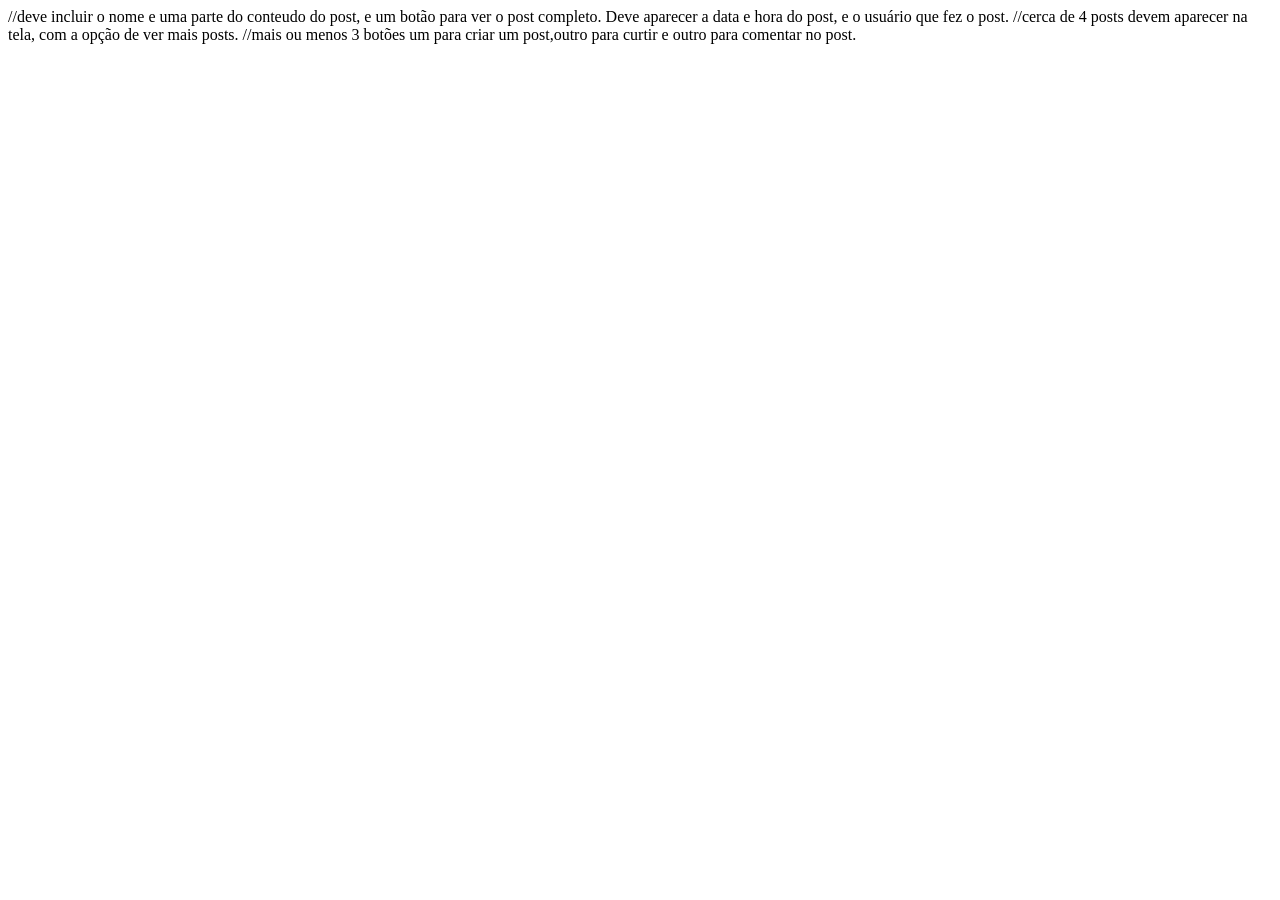
==== Feed/index.html @ 8a9ef4f1 "instruções do index" ====
<!DOCTYPE html>
<html lang="en">
<head>
    <meta charset="UTF-8">
    <meta name="viewport" content="width=device-width, initial-scale=1.0">
    <title>Document</title>
</head>
<body>
    
</body>
</html>

//deve incluir o nome e uma parte do conteudo do post, e um botão para ver o post completo. Deve aparecer a data e hora do post, e o usuário que fez o post.
//cerca de 4 posts devem aparecer na tela, com a opção de ver mais posts.
//mais ou menos 3 botões um para criar um post,outro para curtir e outro para comentar no post.
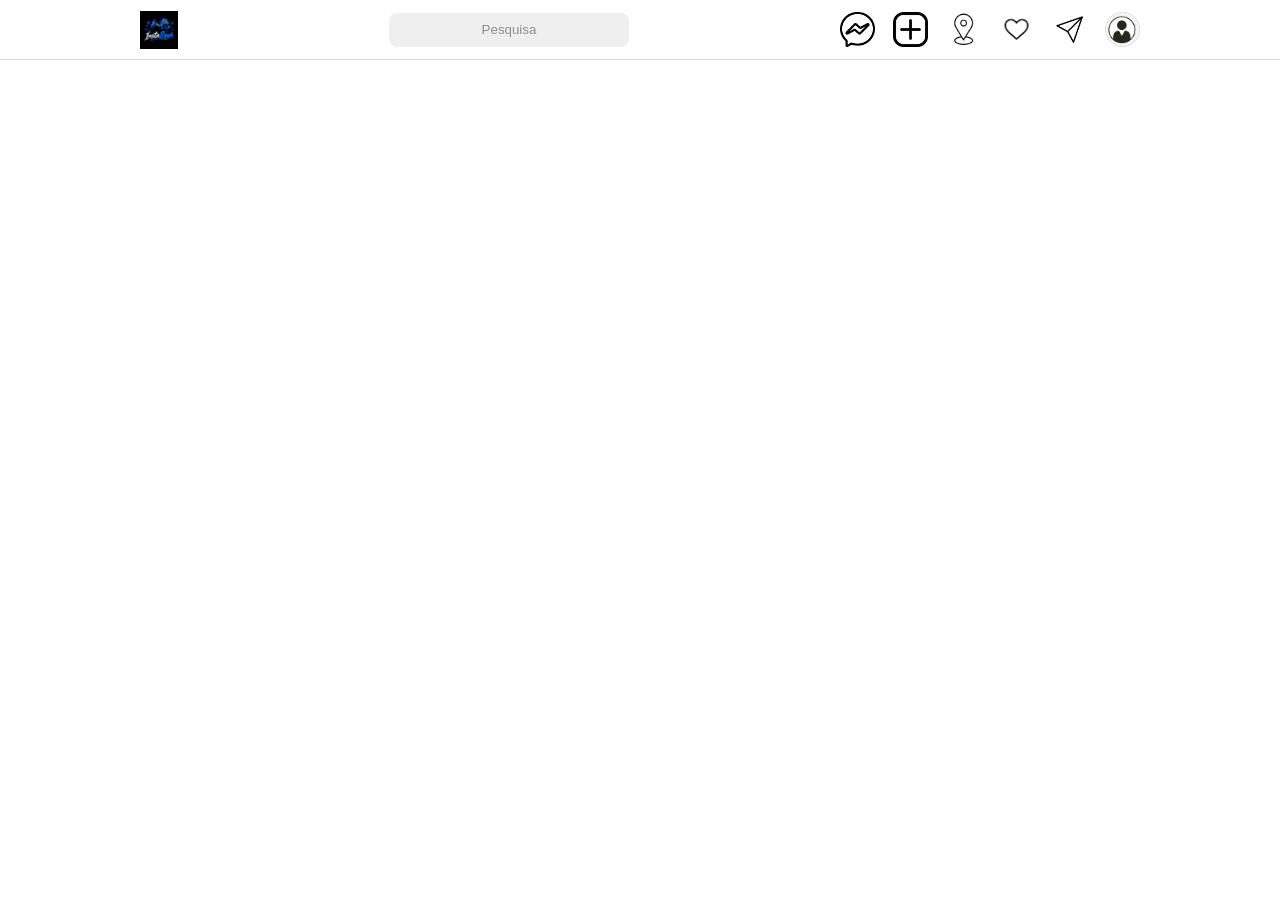
==== commit d08c3b7a: "Feed" ====
--- a/Feed/index.html
+++ b/Feed/index.html
@@ -1,15 +1,39 @@
 <!DOCTYPE html>
-<html lang="en">
+<html lang="pt-br">
 <head>
     <meta charset="UTF-8">
     <meta name="viewport" content="width=device-width, initial-scale=1.0">
-    <title>Document</title>
+    <link rel="stylesheet" href="./style.css">
+    <title>Feed</title>
 </head>
 <body>
-    
+    <nav class="menu-principal">
+        <div class="menu-links">
+            
+            <!-- LOGOMARCA (Agora dentro da div correta) -->
+            <div class="logomarca">
+                <img src="Images/instabook.png" alt="logomarca">
+            </div>
+
+            <!-- CAMPO DE PESQUISA -->
+            <input type="text" name="ms" class="busca-topo" placeholder="Pesquisa">
+
+            <!-- GRUPO DE ÍCONES (Agora todos organizados juntos aqui dentro) -->
+            <div class="menu-icones">
+                <img src="Images/chat.jpg" class="icon" alt="Chat">
+                <img src="Images/add.png" class="icon" alt="Adicionar">
+                <img src="Images/explore.jpg" class="icon" alt="Explorar">
+                <img src="Images/curtir.jpg" class="icon" alt="Curtidas">
+                <img src="Images/enviar.jpg" class="icon" alt="Enviar">
+                <img src="Images/foto-perfil.jpg" class="icon perfil-usuario" alt="Perfil">
+            </div>
+        
+        </div>
+    </nav>
 </body>
 </html>
 
-//deve incluir o nome e uma parte do conteudo do post, e um botão para ver o post completo. Deve aparecer a data e hora do post, e o usuário que fez o post.
+
+<!-- //deve incluir o nome e uma parte do conteudo do post, e um botão para ver o post completo. Deve aparecer a data e hora do post, e o usuário que fez o post.
 //cerca de 4 posts devem aparecer na tela, com a opção de ver mais posts.
-//mais ou menos 3 botões um para criar um post,outro para curtir e outro para comentar no post.+//mais ou menos 3 botões um para criar um post,outro para curtir e outro para comentar no post. -->
--- a/Feed/style.css
+++ b/Feed/style.css
@@ -0,0 +1,105 @@
+*{
+    margin: 0;
+    padding: 0;
+    box-sizing: border-box;
+}
+
+/* Força que nenhuma imagem quebre o layout */
+img {
+    max-width: 100%;
+    height: auto;
+    display: block;
+}
+
+*:focus{
+    outline: none;
+}
+
+body {
+    background: #fff;
+    font-family: 'Roboto', sans-serif;
+    padding-top: 60px; /* Deixa o espaço para o menu fixo não cobrir o feed */
+}
+
+/* ESTRUTURA DA BARRA FIXA */
+.menu-principal {
+    position: fixed;
+    top: 0;
+    left: 0;
+    width: 100%;
+    height: 60px; /* Aumentado levemente para acomodar melhor o logo do InstaBook */
+    background: #fff;
+    border-bottom: 1px solid #dbdbdb;
+    display: flex;
+    justify-content: center;
+    align-items: center;
+    z-index: 1000;
+}
+
+/* CONTAINER DOS TRÊS BLOCOS PRINCIPAIS */
+.menu-links {
+    width: 95%;
+    max-width: 1000px;
+    height: 100%;
+    display: flex;
+    justify-content: space-between; /* Separa estritamente em: Esquerda, Centro e Direita */
+    align-items: center;
+}
+
+/* 1. CONFIGURAÇÃO DO LOGOTIPO */
+.logomarca {
+    height: 100%;
+    display: flex;
+    align-items: center;
+}
+
+.logomarca img {
+    height: 38px; /* Controla o tamanho do logo */
+    width: auto;
+    /* Se a sua imagem tiver fundo preto puro e você quiser torná-lo transparente, 
+       descomente a linha abaixo removendo as barras: */
+    /* mix-blend-mode: multiply; */
+}
+
+/* 2. CONFIGURAÇÃO DA BARRA DE PESQUISA */
+.busca-topo {
+    width: 240px;
+    height: 34px;
+    background: #efefef;
+    border: none;
+    border-radius: 8px;
+    padding: 0 15px;
+    color: #262626;
+    text-align: center;
+}
+
+.busca-topo::placeholder {
+    color: #8e8e8e;
+}
+
+/* 3. CONFIGURAÇÃO DO GRUPO DE ÍCONES */
+.menu-icones {
+    display: flex;
+    align-items: center;
+    gap: 18px; /* Dá um espaçamento padrão e idêntico entre cada ícone */
+}
+
+.icon {
+    height: 35px; /* Tamanho padrão de ícones do Instagram */
+    width: auto;
+    cursor: pointer;
+    transition: transform 0.2s;
+}
+
+.icon:hover {
+    transform: scale(1.1); /* Efeito sutil ao passar o mouse */
+}
+
+/* Ajuste específico para a foto de perfil ficar redonda */
+.perfil-usuario {
+    width: 35px;
+    height: 35px;
+    border-radius: 50%;
+    object-fit: cover;
+    border: 1px solid #dbdbdb;
+}
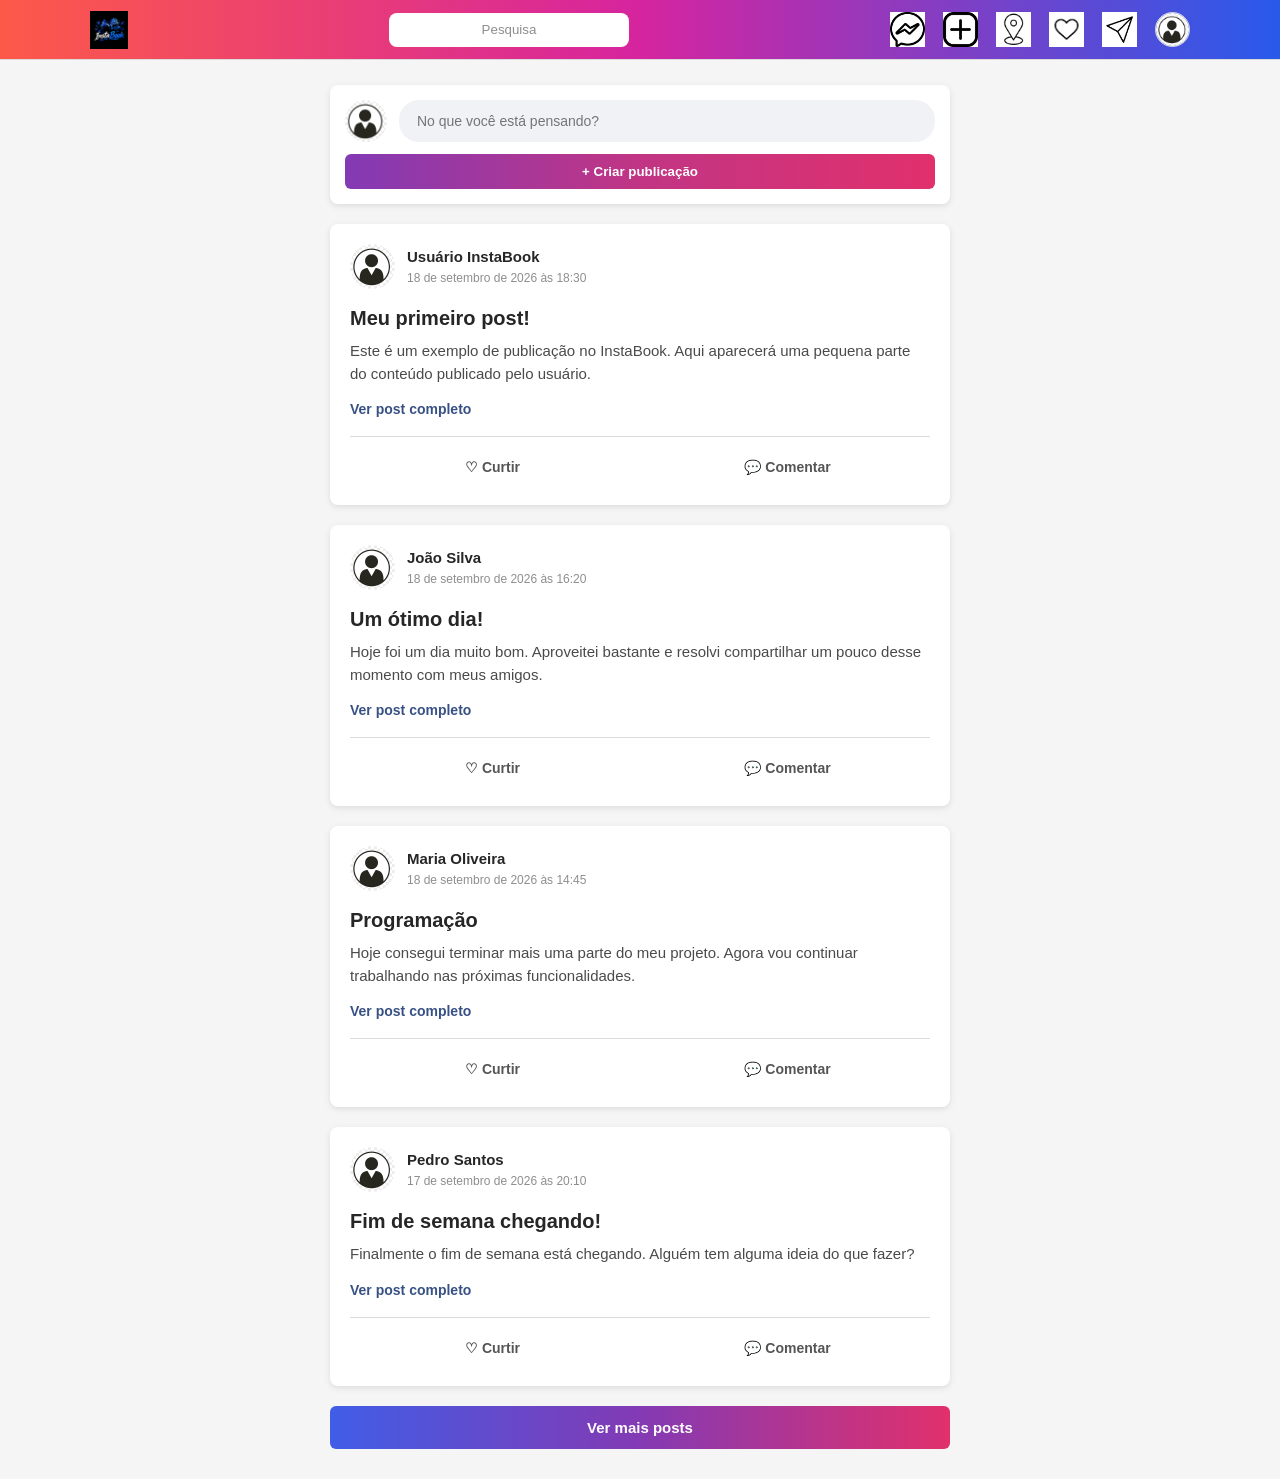
==== commit eca0e844: "Feed Style css e script além de alterações no index" ====
--- a/Feed/index.html
+++ b/Feed/index.html
@@ -1,39 +1,390 @@
 <!DOCTYPE html>
-<html lang="pt-br">
+<html lang="pt-BR">
+
 <head>
+
     <meta charset="UTF-8">
+
     <meta name="viewport" content="width=device-width, initial-scale=1.0">
+
     <link rel="stylesheet" href="./style.css">
-    <title>Feed</title>
+
+    <title>Feed - InstaBook</title>
+
 </head>
+
+
 <body>
+
+    <!-- ========================================
+         MENU PRINCIPAL
+    ========================================= -->
+
     <nav class="menu-principal">
+
         <div class="menu-links">
-            
-            <!-- LOGOMARCA (Agora dentro da div correta) -->
+
+            <!-- LOGOMARCA -->
+
             <div class="logomarca">
-                <img src="Images/instabook.png" alt="logomarca">
-            </div>
+
+                <img
+                    src="Images/instabook.png"
+                    alt="InstaBook"
+                >
+
+            </div>
+
 
             <!-- CAMPO DE PESQUISA -->
-            <input type="text" name="ms" class="busca-topo" placeholder="Pesquisa">
-
-            <!-- GRUPO DE ÍCONES (Agora todos organizados juntos aqui dentro) -->
+
+            <input
+                type="text"
+                name="ms"
+                class="busca-topo"
+                placeholder="Pesquisa"
+            >
+
+
+            <!-- ÍCONES -->
+
             <div class="menu-icones">
-                <img src="Images/chat.jpg" class="icon" alt="Chat">
-                <img src="Images/add.png" class="icon" alt="Adicionar">
-                <img src="Images/explore.jpg" class="icon" alt="Explorar">
-                <img src="Images/curtir.jpg" class="icon" alt="Curtidas">
-                <img src="Images/enviar.jpg" class="icon" alt="Enviar">
-                <img src="Images/foto-perfil.jpg" class="icon perfil-usuario" alt="Perfil">
-            </div>
-        
+
+                <img
+                    src="Images/chat.jpg"
+                    class="icon"
+                    alt="Chat"
+                >
+
+                <img
+                    src="Images/add.png"
+                    class="icon"
+                    alt="Adicionar"
+                >
+
+                <img
+                    src="Images/explore.jpg"
+                    class="icon"
+                    alt="Explorar"
+                >
+
+                <img
+                    src="Images/curtir.jpg"
+                    class="icon"
+                    alt="Curtidas"
+                >
+
+                <img
+                    src="Images/enviar.jpg"
+                    class="icon"
+                    alt="Enviar"
+                >
+
+                <img
+                    src="Images/foto-perfil.jpg"
+                    class="icon perfil-usuario"
+                    alt="Perfil"
+                >
+
+            </div>
+
         </div>
+
     </nav>
+
+
+
+    <!-- ========================================
+         CONTEÚDO PRINCIPAL DO FEED
+    ========================================= -->
+
+    <main class="feed-container">
+
+
+        <!-- ========================================
+             BOTÃO CRIAR POST
+        ========================================= -->
+
+        <section class="criar-post">
+
+            <div class="criar-post-info">
+
+                <img
+                    src="Images/foto-perfil.jpg"
+                    alt="Seu perfil"
+                >
+
+                <input
+                    type="text"
+                    placeholder="No que você está pensando?"
+                    readonly
+                >
+
+            </div>
+
+
+            <button class="btn-criar-post">
+                + Criar publicação
+            </button>
+
+        </section>
+
+
+
+        <!-- ========================================
+             POST 1
+        ========================================= -->
+
+        <article class="post">
+
+            <div class="post-cabecalho">
+
+                <img
+                    src="Images/foto-perfil.jpg"
+                    alt="Perfil do usuário"
+                    class="post-perfil"
+                >
+
+                <div class="post-usuario">
+
+                    <h3>Usuário InstaBook</h3>
+
+                    <span>
+                        18 de setembro de 2026 às 18:30
+                    </span>
+
+                </div>
+
+            </div>
+
+
+            <div class="post-conteudo">
+
+                <h2>Meu primeiro post!</h2>
+
+                <p>
+                    Este é um exemplo de publicação no InstaBook.
+                    Aqui aparecerá uma pequena parte do conteúdo
+                    publicado pelo usuário.
+                </p>
+
+            </div>
+
+
+            <button class="btn-ver-post">
+                Ver post completo
+            </button>
+
+
+            <div class="post-acoes">
+
+                <button>
+                    ♡ Curtir
+                </button>
+
+                <button>
+                    💬 Comentar
+                </button>
+
+            </div>
+
+        </article>
+
+
+
+        <!-- ========================================
+             POST 2
+        ========================================= -->
+
+        <article class="post">
+
+            <div class="post-cabecalho">
+
+                <img
+                    src="Images/foto-perfil.jpg"
+                    alt="Perfil do usuário"
+                    class="post-perfil"
+                >
+
+                <div class="post-usuario">
+
+                    <h3>João Silva</h3>
+
+                    <span>
+                        18 de setembro de 2026 às 16:20
+                    </span>
+
+                </div>
+
+            </div>
+
+
+            <div class="post-conteudo">
+
+                <h2>Um ótimo dia!</h2>
+
+                <p>
+                    Hoje foi um dia muito bom. Aproveitei bastante
+                    e resolvi compartilhar um pouco desse momento
+                    com meus amigos.
+                </p>
+
+            </div>
+
+
+            <button class="btn-ver-post">
+                Ver post completo
+            </button>
+
+
+            <div class="post-acoes">
+
+                <button>
+                    ♡ Curtir
+                </button>
+
+                <button>
+                    💬 Comentar
+                </button>
+
+            </div>
+
+        </article>
+
+
+
+        <!-- ========================================
+             POST 3
+        ========================================= -->
+
+        <article class="post">
+
+            <div class="post-cabecalho">
+
+                <img
+                    src="Images/foto-perfil.jpg"
+                    alt="Perfil do usuário"
+                    class="post-perfil"
+                >
+
+                <div class="post-usuario">
+
+                    <h3>Maria Oliveira</h3>
+
+                    <span>
+                        18 de setembro de 2026 às 14:45
+                    </span>
+
+                </div>
+
+            </div>
+
+
+            <div class="post-conteudo">
+
+                <h2>Programação</h2>
+
+                <p>
+                    Hoje consegui terminar mais uma parte do meu
+                    projeto. Agora vou continuar trabalhando nas
+                    próximas funcionalidades.
+                </p>
+
+            </div>
+
+
+            <button class="btn-ver-post">
+                Ver post completo
+            </button>
+
+
+            <div class="post-acoes">
+
+                <button>
+                    ♡ Curtir
+                </button>
+
+                <button>
+                    💬 Comentar
+                </button>
+
+            </div>
+
+        </article>
+
+
+
+        <!-- ========================================
+             POST 4
+        ======================================== -->
+
+        <article class="post">
+
+            <div class="post-cabecalho">
+
+                <img
+                    src="Images/foto-perfil.jpg"
+                    alt="Perfil do usuário"
+                    class="post-perfil"
+                >
+
+                <div class="post-usuario">
+
+                    <h3>Pedro Santos</h3>
+
+                    <span>
+                        17 de setembro de 2026 às 20:10
+                    </span>
+
+                </div>
+
+            </div>
+
+
+            <div class="post-conteudo">
+
+                <h2>Fim de semana chegando!</h2>
+
+                <p>
+                    Finalmente o fim de semana está chegando.
+                    Alguém tem alguma ideia do que fazer?
+                </p>
+
+            </div>
+
+
+            <button class="btn-ver-post">
+                Ver post completo
+            </button>
+
+
+            <div class="post-acoes">
+
+                <button>
+                    ♡ Curtir
+                </button>
+
+                <button>
+                    💬 Comentar
+                </button>
+
+            </div>
+
+        </article>
+
+
+
+        <!-- ========================================
+             VER MAIS
+        ========================================= -->
+
+        <button class="btn-ver-mais">
+            Ver mais posts
+        </button>
+
+
+    </main>
+
 </body>
-</html>
-
-
-<!-- //deve incluir o nome e uma parte do conteudo do post, e um botão para ver o post completo. Deve aparecer a data e hora do post, e o usuário que fez o post.
-//cerca de 4 posts devem aparecer na tela, com a opção de ver mais posts.
-//mais ou menos 3 botões um para criar um post,outro para curtir e outro para comentar no post. -->+
+</html>
--- a/Feed/style.css
+++ b/Feed/style.css
@@ -1,105 +1,556 @@
-*{
+/* ========================================
+   RESET
+======================================== */
+
+* {
     margin: 0;
     padding: 0;
     box-sizing: border-box;
 }
 
-/* Força que nenhuma imagem quebre o layout */
+
+/* ========================================
+   IMAGENS
+======================================== */
+
 img {
     max-width: 100%;
     height: auto;
     display: block;
 }
 
-*:focus{
+
+*:focus {
     outline: none;
 }
 
+
+/* ========================================
+   BODY
+======================================== */
+
 body {
-    background: #fff;
+    background: #f5f5f5;
+
     font-family: 'Roboto', sans-serif;
-    padding-top: 60px; /* Deixa o espaço para o menu fixo não cobrir o feed */
-}
-
-/* ESTRUTURA DA BARRA FIXA */
+
+    padding-top: 60px;
+}
+
+
+/* ========================================
+   MENU PRINCIPAL
+======================================== */
+
 .menu-principal {
     position: fixed;
+
     top: 0;
     left: 0;
+
     width: 100%;
-    height: 60px; /* Aumentado levemente para acomodar melhor o logo do InstaBook */
-    background: #fff;
+    height: 60px;
+
+    background: linear-gradient(
+        90deg,
+        #fd5949,
+        #d6249f,
+        #285AEB
+    );
+
     border-bottom: 1px solid #dbdbdb;
-    display: flex;
+
+    display: flex;
+
     justify-content: center;
     align-items: center;
+
     z-index: 1000;
 }
 
-/* CONTAINER DOS TRÊS BLOCOS PRINCIPAIS */
+
+/* ========================================
+   CONTAINER DO MENU
+======================================== */
+
 .menu-links {
     width: 95%;
-    max-width: 1000px;
+
+    max-width: 1100px;
+
     height: 100%;
-    display: flex;
-    justify-content: space-between; /* Separa estritamente em: Esquerda, Centro e Direita */
+
+    display: flex;
+
+    justify-content: space-between;
+
     align-items: center;
 }
 
-/* 1. CONFIGURAÇÃO DO LOGOTIPO */
+
+/* ========================================
+   LOGOMARCA
+======================================== */
+
 .logomarca {
     height: 100%;
-    display: flex;
+
+    display: flex;
+
     align-items: center;
 }
 
+
 .logomarca img {
-    height: 38px; /* Controla o tamanho do logo */
+    height: 38px;
+
     width: auto;
-    /* Se a sua imagem tiver fundo preto puro e você quiser torná-lo transparente, 
-       descomente a linha abaixo removendo as barras: */
-    /* mix-blend-mode: multiply; */
-}
-
-/* 2. CONFIGURAÇÃO DA BARRA DE PESQUISA */
+}
+
+
+/* ========================================
+   BARRA DE PESQUISA
+======================================== */
+
 .busca-topo {
     width: 240px;
+
     height: 34px;
-    background: #efefef;
+
+    background: #ffffff;
+
     border: none;
+
     border-radius: 8px;
+
     padding: 0 15px;
+
     color: #262626;
+
     text-align: center;
 }
+
 
 .busca-topo::placeholder {
     color: #8e8e8e;
 }
 
-/* 3. CONFIGURAÇÃO DO GRUPO DE ÍCONES */
+
+/* ========================================
+   ÍCONES DO MENU
+======================================== */
+
 .menu-icones {
     display: flex;
+
     align-items: center;
-    gap: 18px; /* Dá um espaçamento padrão e idêntico entre cada ícone */
-}
+
+    gap: 18px;
+}
+
 
 .icon {
-    height: 35px; /* Tamanho padrão de ícones do Instagram */
+    height: 35px;
+
     width: auto;
+
     cursor: pointer;
+
     transition: transform 0.2s;
 }
 
+
 .icon:hover {
-    transform: scale(1.1); /* Efeito sutil ao passar o mouse */
-}
-
-/* Ajuste específico para a foto de perfil ficar redonda */
+    transform: scale(1.1);
+}
+
+
+/* ========================================
+   FOTO DE PERFIL
+======================================== */
+
 .perfil-usuario {
     width: 35px;
+
     height: 35px;
+
     border-radius: 50%;
+
     object-fit: cover;
+
     border: 1px solid #dbdbdb;
 }
+
+
+/* ========================================
+   CONTAINER DO FEED
+======================================== */
+
+.feed-container {
+    width: 100%;
+
+    max-width: 650px;
+
+    margin: 25px auto;
+
+    padding: 0 15px;
+}
+
+
+/* ========================================
+   CRIAR POST
+======================================== */
+
+.criar-post {
+    background: #ffffff;
+
+    border-radius: 8px;
+
+    padding: 15px;
+
+    margin-bottom: 20px;
+
+    box-shadow:
+        0 2px 6px rgba(0, 0, 0, 0.10);
+}
+
+
+.criar-post-info {
+    display: flex;
+
+    align-items: center;
+
+    gap: 12px;
+}
+
+
+.criar-post-info img {
+    width: 42px;
+
+    height: 42px;
+
+    border-radius: 50%;
+
+    object-fit: cover;
+}
+
+
+.criar-post-info input {
+    flex: 1;
+
+    height: 42px;
+
+    border: none;
+
+    border-radius: 20px;
+
+    background: #f0f2f5;
+
+    padding: 0 18px;
+
+    font-size: 14px;
+
+    color: #555;
+
+    cursor: pointer;
+}
+
+
+.btn-criar-post {
+    width: 100%;
+
+    margin-top: 12px;
+
+    padding: 10px;
+
+    border: none;
+
+    border-radius: 6px;
+
+    background: linear-gradient(
+        90deg,
+        #833AB4,
+        #C13584,
+        #E1306C
+    );
+
+    color: white;
+
+    font-weight: bold;
+
+    cursor: pointer;
+
+    transition: opacity 0.2s;
+}
+
+
+.btn-criar-post:hover {
+    opacity: 0.85;
+}
+
+
+/* ========================================
+   POST
+======================================== */
+
+.post {
+    background: #ffffff;
+
+    border-radius: 8px;
+
+    margin-bottom: 20px;
+
+    padding: 20px;
+
+    box-shadow:
+        0 2px 6px rgba(0, 0, 0, 0.10);
+}
+
+
+/* ========================================
+   CABEÇALHO DO POST
+======================================== */
+
+.post-cabecalho {
+    display: flex;
+
+    align-items: center;
+
+    margin-bottom: 18px;
+}
+
+
+.post-perfil {
+    width: 45px;
+
+    height: 45px;
+
+    border-radius: 50%;
+
+    object-fit: cover;
+
+    margin-right: 12px;
+}
+
+
+.post-usuario h3 {
+    font-size: 15px;
+
+    color: #262626;
+
+    margin-bottom: 3px;
+}
+
+
+.post-usuario span {
+    font-size: 12px;
+
+    color: #8e8e8e;
+}
+
+
+/* ========================================
+   CONTEÚDO DO POST
+======================================== */
+
+.post-conteudo {
+    margin-bottom: 15px;
+}
+
+
+.post-conteudo h2 {
+    font-size: 20px;
+
+    color: #262626;
+
+    margin-bottom: 10px;
+}
+
+
+.post-conteudo p {
+    font-size: 15px;
+
+    line-height: 1.5;
+
+    color: #4a4a4a;
+}
+
+
+/* ========================================
+   BOTÃO VER POST COMPLETO
+======================================== */
+
+.btn-ver-post {
+    background: none;
+
+    border: none;
+
+    padding: 0;
+
+    color: #385185;
+
+    font-weight: bold;
+
+    cursor: pointer;
+
+    font-size: 14px;
+}
+
+
+.btn-ver-post:hover {
+    text-decoration: underline;
+}
+
+
+/* ========================================
+   AÇÕES DO POST
+======================================== */
+
+.post-acoes {
+    display: flex;
+
+    gap: 10px;
+
+    border-top: 1px solid #dbdbdb;
+
+    margin-top: 18px;
+
+    padding-top: 12px;
+}
+
+
+.post-acoes button {
+    flex: 1;
+
+    padding: 10px;
+
+    background: #ffffff;
+
+    border: none;
+
+    border-radius: 6px;
+
+    color: #555;
+
+    font-size: 14px;
+
+    font-weight: 600;
+
+    cursor: pointer;
+
+    transition:
+        background 0.2s,
+        color 0.2s;
+}
+
+
+.post-acoes button:hover {
+    background: #f5e6f2;
+
+    color: #d6249f;
+}
+
+
+/* ========================================
+   BOTÃO VER MAIS POSTS
+======================================== */
+
+.btn-ver-mais {
+    display: block;
+
+    width: 100%;
+
+    padding: 13px;
+
+    margin: 10px 0 30px;
+
+    border: none;
+
+    border-radius: 6px;
+
+    background: linear-gradient(
+        90deg,
+        #405DE6,
+        #833AB4,
+        #E1306C
+    );
+
+    color: white;
+
+    font-size: 15px;
+
+    font-weight: bold;
+
+    cursor: pointer;
+
+    transition: opacity 0.2s;
+}
+
+
+.btn-ver-mais:hover {
+    opacity: 0.85;
+}
+
+
+/* ========================================
+   RESPONSIVIDADE
+======================================== */
+
+@media (max-width: 700px) {
+
+    .menu-links {
+        width: 92%;
+    }
+
+
+    .busca-topo {
+        width: 180px;
+    }
+
+
+    .menu-icones {
+        gap: 10px;
+    }
+
+
+    .icon {
+        height: 30px;
+    }
+
+
+    .perfil-usuario {
+        width: 30px;
+
+        height: 30px;
+    }
+}
+
+
+@media (max-width: 550px) {
+
+    .logomarca img {
+        height: 30px;
+    }
+
+
+    .busca-topo {
+        display: none;
+    }
+
+
+    .menu-icones {
+        gap: 8px;
+    }
+
+
+    .feed-container {
+        margin-top: 15px;
+
+        padding: 0 8px;
+    }
+
+
+    .post {
+        padding: 15px;
+    }
+}
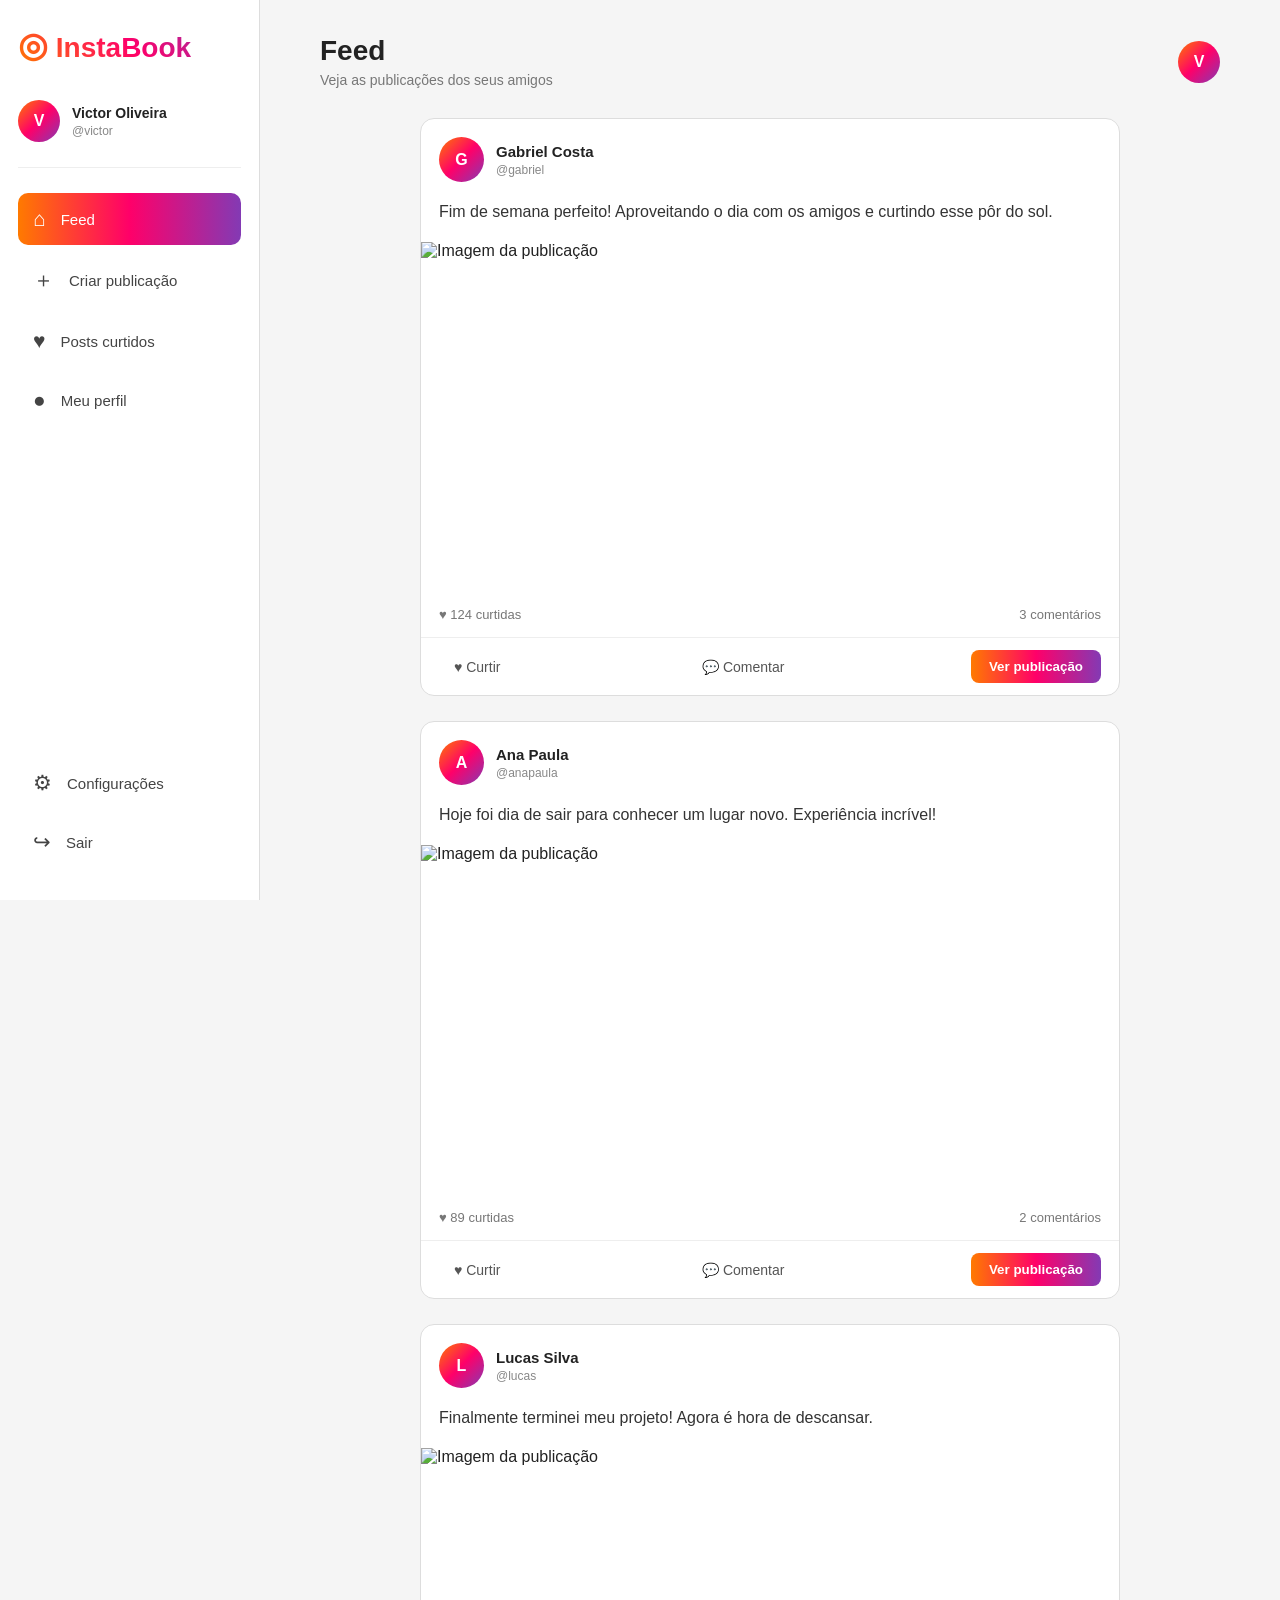
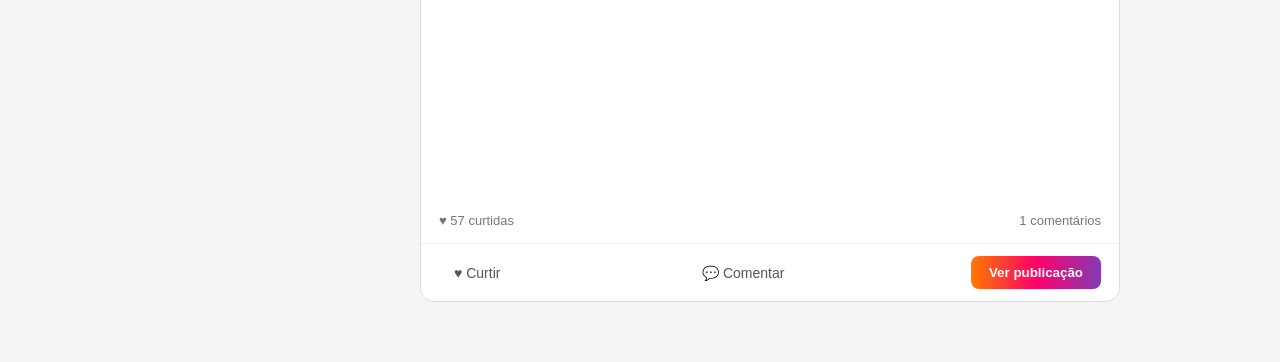
==== commit 90bfa206: "FEED" ====
--- a/Feed/index.html
+++ b/Feed/index.html
@@ -5,386 +5,200 @@
 
     <meta charset="UTF-8">
 
-    <meta name="viewport" content="width=device-width, initial-scale=1.0">
-
-    <link rel="stylesheet" href="./style.css">
-
-    <title>Feed - InstaBook</title>
+    <meta
+        name="viewport"
+        content="width=device-width, initial-scale=1.0"
+    >
+
+    <title>InstaBook - Feed</title>
+
+    <link
+        rel="stylesheet"
+        href="./style.css"
+    >
 
 </head>
 
-
 <body>
 
-    <!-- ========================================
-         MENU PRINCIPAL
-    ========================================= -->
-
-    <nav class="menu-principal">
-
-        <div class="menu-links">
-
-            <!-- LOGOMARCA -->
-
-            <div class="logomarca">
-
-                <img
-                    src="Images/instabook.png"
-                    alt="InstaBook"
+    <!-- SIDEBAR -->
+
+    <aside class="sidebar">
+
+        <div class="logo">
+            <span>◎</span>
+            InstaBook
+        </div>
+
+        <div class="user-profile">
+
+            <div class="profile-picture">
+                V
+            </div>
+
+            <div>
+                <strong>Victor Oliveira</strong>
+                <span>@victor</span>
+            </div>
+
+        </div>
+
+        <nav class="sidebar-menu">
+
+            <button
+                class="menu-item active"
+                data-page="feed"
+            >
+                <span>⌂</span>
+                Feed
+            </button>
+
+            <button
+                class="menu-item"
+                data-page="create"
+            >
+                <span>＋</span>
+                Criar publicação
+            </button>
+
+            <button
+                class="menu-item"
+                data-page="liked"
+            >
+                <span>♥</span>
+                Posts curtidos
+            </button>
+
+            <button
+                class="menu-item"
+                data-page="profile"
+            >
+                <span>●</span>
+                Meu perfil
+            </button>
+
+        </nav>
+
+        <div class="sidebar-bottom">
+
+            <button class="menu-item">
+                <span>⚙</span>
+                Configurações
+            </button>
+
+            <button class="menu-item">
+                <span>↪</span>
+                Sair
+            </button>
+
+        </div>
+
+    </aside>
+
+
+    <!-- CONTEÚDO PRINCIPAL -->
+
+    <main class="main-content">
+
+        <!-- CABEÇALHO -->
+
+        <header class="top-bar">
+
+            <div>
+
+                <h1>Feed</h1>
+
+                <p>
+                    Veja as publicações dos seus amigos
+                </p>
+
+            </div>
+
+            <div class="top-profile">
+
+                <div class="small-profile">
+                    V
+                </div>
+
+            </div>
+
+        </header>
+
+
+        <!-- FEED -->
+
+        <section
+            id="feedPage"
+            class="page"
+        >
+
+            <div id="postsContainer">
+
+                <!-- Os posts serão criados pelo JavaScript -->
+
+            </div>
+
+        </section>
+
+
+        <!-- TELA DE POST COMPLETO -->
+
+        <section
+            id="postPage"
+            class="page hidden"
+        >
+
+            <button
+                id="backButton"
+                class="back-button"
+            >
+                ← Voltar para o feed
+            </button>
+
+            <div id="fullPostContainer">
+
+                <!-- O post completo será inserido pelo JavaScript -->
+
+            </div>
+
+        </section>
+
+
+        <!-- PÁGINAS FUTURAS -->
+
+        <section
+            id="otherPage"
+            class="page hidden"
+        >
+
+            <div class="empty-page">
+
+                <div class="empty-icon">
+                    🚧
+                </div>
+
+                <h2>Página em desenvolvimento</h2>
+
+                <p>
+                    Essa parte será criada posteriormente.
+                </p>
+
+                <button
+                    id="returnFeedButton"
+                    class="primary-button"
                 >
-
-            </div>
-
-
-            <!-- CAMPO DE PESQUISA -->
-
-            <input
-                type="text"
-                name="ms"
-                class="busca-topo"
-                placeholder="Pesquisa"
-            >
-
-
-            <!-- ÍCONES -->
-
-            <div class="menu-icones">
-
-                <img
-                    src="Images/chat.jpg"
-                    class="icon"
-                    alt="Chat"
-                >
-
-                <img
-                    src="Images/add.png"
-                    class="icon"
-                    alt="Adicionar"
-                >
-
-                <img
-                    src="Images/explore.jpg"
-                    class="icon"
-                    alt="Explorar"
-                >
-
-                <img
-                    src="Images/curtir.jpg"
-                    class="icon"
-                    alt="Curtidas"
-                >
-
-                <img
-                    src="Images/enviar.jpg"
-                    class="icon"
-                    alt="Enviar"
-                >
-
-                <img
-                    src="Images/foto-perfil.jpg"
-                    class="icon perfil-usuario"
-                    alt="Perfil"
-                >
-
-            </div>
-
-        </div>
-
-    </nav>
-
-
-
-    <!-- ========================================
-         CONTEÚDO PRINCIPAL DO FEED
-    ========================================= -->
-
-    <main class="feed-container">
-
-
-        <!-- ========================================
-             BOTÃO CRIAR POST
-        ========================================= -->
-
-        <section class="criar-post">
-
-            <div class="criar-post-info">
-
-                <img
-                    src="Images/foto-perfil.jpg"
-                    alt="Seu perfil"
-                >
-
-                <input
-                    type="text"
-                    placeholder="No que você está pensando?"
-                    readonly
-                >
-
-            </div>
-
-
-            <button class="btn-criar-post">
-                + Criar publicação
-            </button>
+                    Voltar para o feed
+                </button>
+
+            </div>
 
         </section>
 
-
-
-        <!-- ========================================
-             POST 1
-        ========================================= -->
-
-        <article class="post">
-
-            <div class="post-cabecalho">
-
-                <img
-                    src="Images/foto-perfil.jpg"
-                    alt="Perfil do usuário"
-                    class="post-perfil"
-                >
-
-                <div class="post-usuario">
-
-                    <h3>Usuário InstaBook</h3>
-
-                    <span>
-                        18 de setembro de 2026 às 18:30
-                    </span>
-
-                </div>
-
-            </div>
-
-
-            <div class="post-conteudo">
-
-                <h2>Meu primeiro post!</h2>
-
-                <p>
-                    Este é um exemplo de publicação no InstaBook.
-                    Aqui aparecerá uma pequena parte do conteúdo
-                    publicado pelo usuário.
-                </p>
-
-            </div>
-
-
-            <button class="btn-ver-post">
-                Ver post completo
-            </button>
-
-
-            <div class="post-acoes">
-
-                <button>
-                    ♡ Curtir
-                </button>
-
-                <button>
-                    💬 Comentar
-                </button>
-
-            </div>
-
-        </article>
-
-
-
-        <!-- ========================================
-             POST 2
-        ========================================= -->
-
-        <article class="post">
-
-            <div class="post-cabecalho">
-
-                <img
-                    src="Images/foto-perfil.jpg"
-                    alt="Perfil do usuário"
-                    class="post-perfil"
-                >
-
-                <div class="post-usuario">
-
-                    <h3>João Silva</h3>
-
-                    <span>
-                        18 de setembro de 2026 às 16:20
-                    </span>
-
-                </div>
-
-            </div>
-
-
-            <div class="post-conteudo">
-
-                <h2>Um ótimo dia!</h2>
-
-                <p>
-                    Hoje foi um dia muito bom. Aproveitei bastante
-                    e resolvi compartilhar um pouco desse momento
-                    com meus amigos.
-                </p>
-
-            </div>
-
-
-            <button class="btn-ver-post">
-                Ver post completo
-            </button>
-
-
-            <div class="post-acoes">
-
-                <button>
-                    ♡ Curtir
-                </button>
-
-                <button>
-                    💬 Comentar
-                </button>
-
-            </div>
-
-        </article>
-
-
-
-        <!-- ========================================
-             POST 3
-        ========================================= -->
-
-        <article class="post">
-
-            <div class="post-cabecalho">
-
-                <img
-                    src="Images/foto-perfil.jpg"
-                    alt="Perfil do usuário"
-                    class="post-perfil"
-                >
-
-                <div class="post-usuario">
-
-                    <h3>Maria Oliveira</h3>
-
-                    <span>
-                        18 de setembro de 2026 às 14:45
-                    </span>
-
-                </div>
-
-            </div>
-
-
-            <div class="post-conteudo">
-
-                <h2>Programação</h2>
-
-                <p>
-                    Hoje consegui terminar mais uma parte do meu
-                    projeto. Agora vou continuar trabalhando nas
-                    próximas funcionalidades.
-                </p>
-
-            </div>
-
-
-            <button class="btn-ver-post">
-                Ver post completo
-            </button>
-
-
-            <div class="post-acoes">
-
-                <button>
-                    ♡ Curtir
-                </button>
-
-                <button>
-                    💬 Comentar
-                </button>
-
-            </div>
-
-        </article>
-
-
-
-        <!-- ========================================
-             POST 4
-        ======================================== -->
-
-        <article class="post">
-
-            <div class="post-cabecalho">
-
-                <img
-                    src="Images/foto-perfil.jpg"
-                    alt="Perfil do usuário"
-                    class="post-perfil"
-                >
-
-                <div class="post-usuario">
-
-                    <h3>Pedro Santos</h3>
-
-                    <span>
-                        17 de setembro de 2026 às 20:10
-                    </span>
-
-                </div>
-
-            </div>
-
-
-            <div class="post-conteudo">
-
-                <h2>Fim de semana chegando!</h2>
-
-                <p>
-                    Finalmente o fim de semana está chegando.
-                    Alguém tem alguma ideia do que fazer?
-                </p>
-
-            </div>
-
-
-            <button class="btn-ver-post">
-                Ver post completo
-            </button>
-
-
-            <div class="post-acoes">
-
-                <button>
-                    ♡ Curtir
-                </button>
-
-                <button>
-                    💬 Comentar
-                </button>
-
-            </div>
-
-        </article>
-
-
-
-        <!-- ========================================
-             VER MAIS
-        ========================================= -->
-
-        <button class="btn-ver-mais">
-            Ver mais posts
-        </button>
-
-
     </main>
 
+
+    <script src="./script.js"></script>
+
 </body>
 
 </html>
--- a/Feed/style.css
+++ b/Feed/style.css
@@ -1,556 +1,685 @@
-/* ========================================
-   RESET
-======================================== */
-
 * {
     margin: 0;
     padding: 0;
     box-sizing: border-box;
 }
 
-
-/* ========================================
-   IMAGENS
-======================================== */
-
-img {
-    max-width: 100%;
-    height: auto;
+body {
+    font-family: Arial, Helvetica, sans-serif;
+    background: #f5f5f5;
+    color: #222;
+}
+
+
+/* =========================
+   SIDEBAR
+========================= */
+
+.sidebar {
+    position: fixed;
+
+    left: 0;
+    top: 0;
+
+    width: 260px;
+    height: 100vh;
+
+    background: #ffffff;
+
+    border-right: 1px solid #ddd;
+
+    display: flex;
+    flex-direction: column;
+
+    padding: 25px 18px;
+
+    z-index: 10;
+}
+
+
+/* LOGO */
+
+.logo {
+    font-size: 28px;
+    font-weight: bold;
+
+    margin-bottom: 35px;
+
+    background: linear-gradient(
+        45deg,
+        #ff7a00,
+        #ff0069,
+        #833ab4
+    );
+
+    -webkit-background-clip: text;
+    -webkit-text-fill-color: transparent;
+}
+
+.logo span {
+    font-size: 34px;
+}
+
+
+/* PERFIL */
+
+.user-profile {
+    display: flex;
+    align-items: center;
+
+    gap: 12px;
+
+    padding-bottom: 25px;
+
+    border-bottom: 1px solid #eee;
+}
+
+.profile-picture,
+.small-profile {
+    width: 42px;
+    height: 42px;
+
+    border-radius: 50%;
+
+    display: flex;
+    align-items: center;
+    justify-content: center;
+
+    color: white;
+    font-weight: bold;
+
+    background: linear-gradient(
+        135deg,
+        #ff7a00,
+        #ff0069,
+        #833ab4
+    );
+}
+
+.user-profile strong {
     display: block;
-}
-
-
-*:focus {
+    font-size: 14px;
+}
+
+.user-profile span {
+    display: block;
+
+    margin-top: 3px;
+
+    color: #888;
+
+    font-size: 12px;
+}
+
+
+/* MENU */
+
+.sidebar-menu {
+    margin-top: 25px;
+}
+
+.menu-item {
+    width: 100%;
+
+    border: none;
+    background: transparent;
+
+    padding: 14px 15px;
+
+    margin-bottom: 7px;
+
+    border-radius: 10px;
+
+    display: flex;
+    align-items: center;
+
+    gap: 15px;
+
+    font-size: 15px;
+
+    cursor: pointer;
+
+    color: #444;
+
+    text-align: left;
+
+    transition: 0.2s;
+}
+
+.menu-item span {
+    font-size: 21px;
+}
+
+.menu-item:hover {
+    background: #f1f1f1;
+}
+
+.menu-item.active {
+    color: white;
+
+    background: linear-gradient(
+        90deg,
+        #ff7a00,
+        #ff0069,
+        #833ab4
+    );
+}
+
+.sidebar-bottom {
+    margin-top: auto;
+}
+
+
+/* =========================
+   CONTEÚDO
+========================= */
+
+.main-content {
+    margin-left: 260px;
+
+    min-height: 100vh;
+
+    padding: 35px 50px;
+}
+
+
+/* CABEÇALHO */
+
+.top-bar {
+    max-width: 900px;
+
+    margin: auto;
+
+    display: flex;
+    align-items: center;
+    justify-content: space-between;
+
+    margin-bottom: 30px;
+}
+
+.top-bar h1 {
+    font-size: 28px;
+}
+
+.top-bar p {
+    margin-top: 5px;
+
+    color: #777;
+
+    font-size: 14px;
+}
+
+
+/* =========================
+   POSTS
+========================= */
+
+#postsContainer {
+    max-width: 700px;
+
+    margin: auto;
+}
+
+.post-card {
+    background: white;
+
+    border: 1px solid #ddd;
+
+    border-radius: 14px;
+
+    margin-bottom: 25px;
+
+    overflow: hidden;
+}
+
+
+/* USUÁRIO */
+
+.post-header {
+    display: flex;
+
+    align-items: center;
+
+    gap: 12px;
+
+    padding: 18px;
+}
+
+.post-avatar {
+    width: 45px;
+    height: 45px;
+
+    border-radius: 50%;
+
+    display: flex;
+    align-items: center;
+    justify-content: center;
+
+    background: linear-gradient(
+        135deg,
+        #ff7a00,
+        #ff0069,
+        #833ab4
+    );
+
+    color: white;
+
+    font-weight: bold;
+}
+
+.post-user strong {
+    display: block;
+
+    font-size: 15px;
+}
+
+.post-user span {
+    display: block;
+
+    margin-top: 3px;
+
+    color: #888;
+
+    font-size: 12px;
+}
+
+
+/* CONTEÚDO */
+
+.post-content {
+    padding: 0 18px 18px;
+}
+
+.post-content p {
+    line-height: 1.5;
+
+    color: #333;
+}
+
+
+/* IMAGEM */
+
+.post-image {
+    width: 100%;
+
+    height: 350px;
+
+    object-fit: cover;
+
+    display: block;
+}
+
+
+/* INFORMAÇÕES */
+
+.post-info {
+    display: flex;
+
+    justify-content: space-between;
+
+    padding: 15px 18px;
+
+    color: #777;
+
+    font-size: 13px;
+
+    border-bottom: 1px solid #eee;
+}
+
+
+/* AÇÕES */
+
+.post-actions {
+    padding: 12px 18px;
+
+    display: flex;
+
+    justify-content: space-between;
+}
+
+.post-action {
+    border: none;
+
+    background: transparent;
+
+    cursor: pointer;
+
+    font-size: 14px;
+
+    color: #555;
+
+    padding: 8px 15px;
+
+    border-radius: 8px;
+
+    transition: 0.2s;
+}
+
+.post-action:hover {
+    background: #f2f2f2;
+}
+
+.post-action.like.active {
+    color: #e91e63;
+}
+
+
+/* BOTÃO VER POST */
+
+.view-post {
+    background: linear-gradient(
+        90deg,
+        #ff7a00,
+        #ff0069,
+        #833ab4
+    );
+
+    color: white;
+
+    border: none;
+
+    padding: 9px 18px;
+
+    border-radius: 8px;
+
+    cursor: pointer;
+
+    font-weight: bold;
+}
+
+.view-post:hover {
+    opacity: 0.9;
+}
+
+
+/* =========================
+   PÁGINA DO POST
+========================= */
+
+.hidden {
+    display: none;
+}
+
+#postPage {
+    max-width: 850px;
+
+    margin: auto;
+}
+
+.back-button {
+    border: none;
+
+    background: white;
+
+    padding: 10px 18px;
+
+    border-radius: 8px;
+
+    cursor: pointer;
+
+    margin-bottom: 20px;
+
+    font-size: 14px;
+}
+
+.back-button:hover {
+    background: #eee;
+}
+
+
+/* POST COMPLETO */
+
+.full-post {
+    background: white;
+
+    border: 1px solid #ddd;
+
+    border-radius: 14px;
+
+    overflow: hidden;
+}
+
+.full-post .post-image {
+    height: 500px;
+}
+
+
+/* COMENTÁRIOS */
+
+.comments-section {
+    padding: 20px;
+
+    border-top: 1px solid #eee;
+}
+
+.comments-section h3 {
+    margin-bottom: 20px;
+}
+
+.comment {
+    display: flex;
+
+    gap: 12px;
+
+    margin-bottom: 18px;
+}
+
+.comment-avatar {
+    min-width: 38px;
+    height: 38px;
+
+    border-radius: 50%;
+
+    background: linear-gradient(
+        135deg,
+        #ff7a00,
+        #ff0069,
+        #833ab4
+    );
+
+    color: white;
+
+    display: flex;
+    align-items: center;
+    justify-content: center;
+
+    font-weight: bold;
+}
+
+.comment-content {
+    background: #f3f3f3;
+
+    padding: 10px 13px;
+
+    border-radius: 10px;
+}
+
+.comment-content strong {
+    display: block;
+
+    font-size: 13px;
+
+    margin-bottom: 4px;
+}
+
+.comment-content p {
+    font-size: 14px;
+}
+
+
+/* NOVO COMENTÁRIO */
+
+.comment-form {
+    display: flex;
+
+    gap: 10px;
+
+    margin-top: 25px;
+}
+
+.comment-form input {
+    flex: 1;
+
+    padding: 12px;
+
+    border: 1px solid #ccc;
+
+    border-radius: 8px;
+
     outline: none;
 }
 
-
-/* ========================================
-   BODY
-======================================== */
-
-body {
-    background: #f5f5f5;
-
-    font-family: 'Roboto', sans-serif;
-
-    padding-top: 60px;
-}
-
-
-/* ========================================
-   MENU PRINCIPAL
-======================================== */
-
-.menu-principal {
-    position: fixed;
-
-    top: 0;
-    left: 0;
-
-    width: 100%;
-    height: 60px;
+.comment-form button {
+    border: none;
+
+    padding: 0 20px;
+
+    border-radius: 8px;
+
+    color: white;
+
+    cursor: pointer;
 
     background: linear-gradient(
         90deg,
-        #fd5949,
-        #d6249f,
-        #285AEB
-    );
-
-    border-bottom: 1px solid #dbdbdb;
-
-    display: flex;
-
-    justify-content: center;
-    align-items: center;
-
-    z-index: 1000;
-}
-
-
-/* ========================================
-   CONTAINER DO MENU
-======================================== */
-
-.menu-links {
-    width: 95%;
-
-    max-width: 1100px;
-
-    height: 100%;
-
-    display: flex;
-
-    justify-content: space-between;
-
-    align-items: center;
-}
-
-
-/* ========================================
-   LOGOMARCA
-======================================== */
-
-.logomarca {
-    height: 100%;
-
-    display: flex;
-
-    align-items: center;
-}
-
-
-.logomarca img {
-    height: 38px;
-
-    width: auto;
-}
-
-
-/* ========================================
-   BARRA DE PESQUISA
-======================================== */
-
-.busca-topo {
-    width: 240px;
-
-    height: 34px;
-
-    background: #ffffff;
-
+        #ff7a00,
+        #ff0069,
+        #833ab4
+    );
+}
+
+
+/* =========================
+   PÁGINAS FUTURAS
+========================= */
+
+.empty-page {
+    max-width: 600px;
+
+    margin: 100px auto;
+
+    background: white;
+
+    border: 1px solid #ddd;
+
+    border-radius: 15px;
+
+    padding: 50px;
+
+    text-align: center;
+}
+
+.empty-icon {
+    font-size: 50px;
+
+    margin-bottom: 20px;
+}
+
+.empty-page p {
+    margin: 10px 0 25px;
+
+    color: #777;
+}
+
+.primary-button {
     border: none;
 
+    padding: 12px 25px;
+
     border-radius: 8px;
 
-    padding: 0 15px;
-
-    color: #262626;
-
-    text-align: center;
-}
-
-
-.busca-topo::placeholder {
-    color: #8e8e8e;
-}
-
-
-/* ========================================
-   ÍCONES DO MENU
-======================================== */
-
-.menu-icones {
-    display: flex;
-
-    align-items: center;
-
-    gap: 18px;
-}
-
-
-.icon {
-    height: 35px;
-
-    width: auto;
+    color: white;
 
     cursor: pointer;
 
-    transition: transform 0.2s;
-}
-
-
-.icon:hover {
-    transform: scale(1.1);
-}
-
-
-/* ========================================
-   FOTO DE PERFIL
-======================================== */
-
-.perfil-usuario {
-    width: 35px;
-
-    height: 35px;
-
-    border-radius: 50%;
-
-    object-fit: cover;
-
-    border: 1px solid #dbdbdb;
-}
-
-
-/* ========================================
-   CONTAINER DO FEED
-======================================== */
-
-.feed-container {
-    width: 100%;
-
-    max-width: 650px;
-
-    margin: 25px auto;
-
-    padding: 0 15px;
-}
-
-
-/* ========================================
-   CRIAR POST
-======================================== */
-
-.criar-post {
-    background: #ffffff;
-
-    border-radius: 8px;
-
-    padding: 15px;
-
-    margin-bottom: 20px;
-
-    box-shadow:
-        0 2px 6px rgba(0, 0, 0, 0.10);
-}
-
-
-.criar-post-info {
-    display: flex;
-
-    align-items: center;
-
-    gap: 12px;
-}
-
-
-.criar-post-info img {
-    width: 42px;
-
-    height: 42px;
-
-    border-radius: 50%;
-
-    object-fit: cover;
-}
-
-
-.criar-post-info input {
-    flex: 1;
-
-    height: 42px;
-
-    border: none;
-
-    border-radius: 20px;
-
-    background: #f0f2f5;
-
-    padding: 0 18px;
-
-    font-size: 14px;
-
-    color: #555;
-
-    cursor: pointer;
-}
-
-
-.btn-criar-post {
-    width: 100%;
-
-    margin-top: 12px;
-
-    padding: 10px;
-
-    border: none;
-
-    border-radius: 6px;
-
     background: linear-gradient(
         90deg,
-        #833AB4,
-        #C13584,
-        #E1306C
-    );
-
-    color: white;
-
-    font-weight: bold;
-
-    cursor: pointer;
-
-    transition: opacity 0.2s;
-}
-
-
-.btn-criar-post:hover {
-    opacity: 0.85;
-}
-
-
-/* ========================================
-   POST
-======================================== */
-
-.post {
-    background: #ffffff;
-
-    border-radius: 8px;
-
-    margin-bottom: 20px;
-
-    padding: 20px;
-
-    box-shadow:
-        0 2px 6px rgba(0, 0, 0, 0.10);
-}
-
-
-/* ========================================
-   CABEÇALHO DO POST
-======================================== */
-
-.post-cabecalho {
-    display: flex;
-
-    align-items: center;
-
-    margin-bottom: 18px;
-}
-
-
-.post-perfil {
-    width: 45px;
-
-    height: 45px;
-
-    border-radius: 50%;
-
-    object-fit: cover;
-
-    margin-right: 12px;
-}
-
-
-.post-usuario h3 {
-    font-size: 15px;
-
-    color: #262626;
-
-    margin-bottom: 3px;
-}
-
-
-.post-usuario span {
-    font-size: 12px;
-
-    color: #8e8e8e;
-}
-
-
-/* ========================================
-   CONTEÚDO DO POST
-======================================== */
-
-.post-conteudo {
-    margin-bottom: 15px;
-}
-
-
-.post-conteudo h2 {
-    font-size: 20px;
-
-    color: #262626;
-
-    margin-bottom: 10px;
-}
-
-
-.post-conteudo p {
-    font-size: 15px;
-
-    line-height: 1.5;
-
-    color: #4a4a4a;
-}
-
-
-/* ========================================
-   BOTÃO VER POST COMPLETO
-======================================== */
-
-.btn-ver-post {
-    background: none;
-
-    border: none;
-
-    padding: 0;
-
-    color: #385185;
-
-    font-weight: bold;
-
-    cursor: pointer;
-
-    font-size: 14px;
-}
-
-
-.btn-ver-post:hover {
-    text-decoration: underline;
-}
-
-
-/* ========================================
-   AÇÕES DO POST
-======================================== */
-
-.post-acoes {
-    display: flex;
-
-    gap: 10px;
-
-    border-top: 1px solid #dbdbdb;
-
-    margin-top: 18px;
-
-    padding-top: 12px;
-}
-
-
-.post-acoes button {
-    flex: 1;
-
-    padding: 10px;
-
-    background: #ffffff;
-
-    border: none;
-
-    border-radius: 6px;
-
-    color: #555;
-
-    font-size: 14px;
-
-    font-weight: 600;
-
-    cursor: pointer;
-
-    transition:
-        background 0.2s,
-        color 0.2s;
-}
-
-
-.post-acoes button:hover {
-    background: #f5e6f2;
-
-    color: #d6249f;
-}
-
-
-/* ========================================
-   BOTÃO VER MAIS POSTS
-======================================== */
-
-.btn-ver-mais {
-    display: block;
-
-    width: 100%;
-
-    padding: 13px;
-
-    margin: 10px 0 30px;
-
-    border: none;
-
-    border-radius: 6px;
-
-    background: linear-gradient(
-        90deg,
-        #405DE6,
-        #833AB4,
-        #E1306C
-    );
-
-    color: white;
-
-    font-size: 15px;
-
-    font-weight: bold;
-
-    cursor: pointer;
-
-    transition: opacity 0.2s;
-}
-
-
-.btn-ver-mais:hover {
-    opacity: 0.85;
-}
-
-
-/* ========================================
+        #ff7a00,
+        #ff0069,
+        #833ab4
+    );
+}
+
+
+/* =========================
    RESPONSIVIDADE
-======================================== */
-
-@media (max-width: 700px) {
-
-    .menu-links {
-        width: 92%;
-    }
-
-
-    .busca-topo {
-        width: 180px;
-    }
-
-
-    .menu-icones {
-        gap: 10px;
-    }
-
-
-    .icon {
-        height: 30px;
-    }
-
-
-    .perfil-usuario {
-        width: 30px;
-
-        height: 30px;
-    }
-}
-
-
-@media (max-width: 550px) {
-
-    .logomarca img {
-        height: 30px;
-    }
-
-
-    .busca-topo {
+========================= */
+
+@media (max-width: 800px) {
+
+    .sidebar {
+        width: 75px;
+
+        padding: 20px 10px;
+    }
+
+    .logo {
+        font-size: 0;
+
+        text-align: center;
+    }
+
+    .logo span {
+        font-size: 32px;
+    }
+
+    .user-profile div:last-child,
+    .menu-item:not(.active)::after {
         display: none;
     }
 
-
-    .menu-icones {
-        gap: 8px;
-    }
-
-
-    .feed-container {
-        margin-top: 15px;
-
-        padding: 0 8px;
-    }
-
-
-    .post {
-        padding: 15px;
-    }
+    .menu-item {
+        justify-content: center;
+
+        padding: 13px 5px;
+    }
+
+    .menu-item span {
+        font-size: 23px;
+    }
+
+    .main-content {
+        margin-left: 75px;
+
+        padding: 25px 15px;
+    }
+
+    .post-image {
+        height: 280px;
+    }
+
+    .full-post .post-image {
+        height: 350px;
+    }
+}
+
+
+@media (max-width: 500px) {
+
+    .main-content {
+        padding: 20px 10px;
+    }
+
+    .top-bar h1 {
+        font-size: 23px;
+    }
+
+    .post-card {
+        border-radius: 10px;
+    }
+
+    .post-image {
+        height: 230px;
+    }
+
+    .post-actions {
+        flex-direction: column;
+
+        gap: 5px;
+    }
+
+    .post-action {
+        width: 100%;
+    }
+
 }
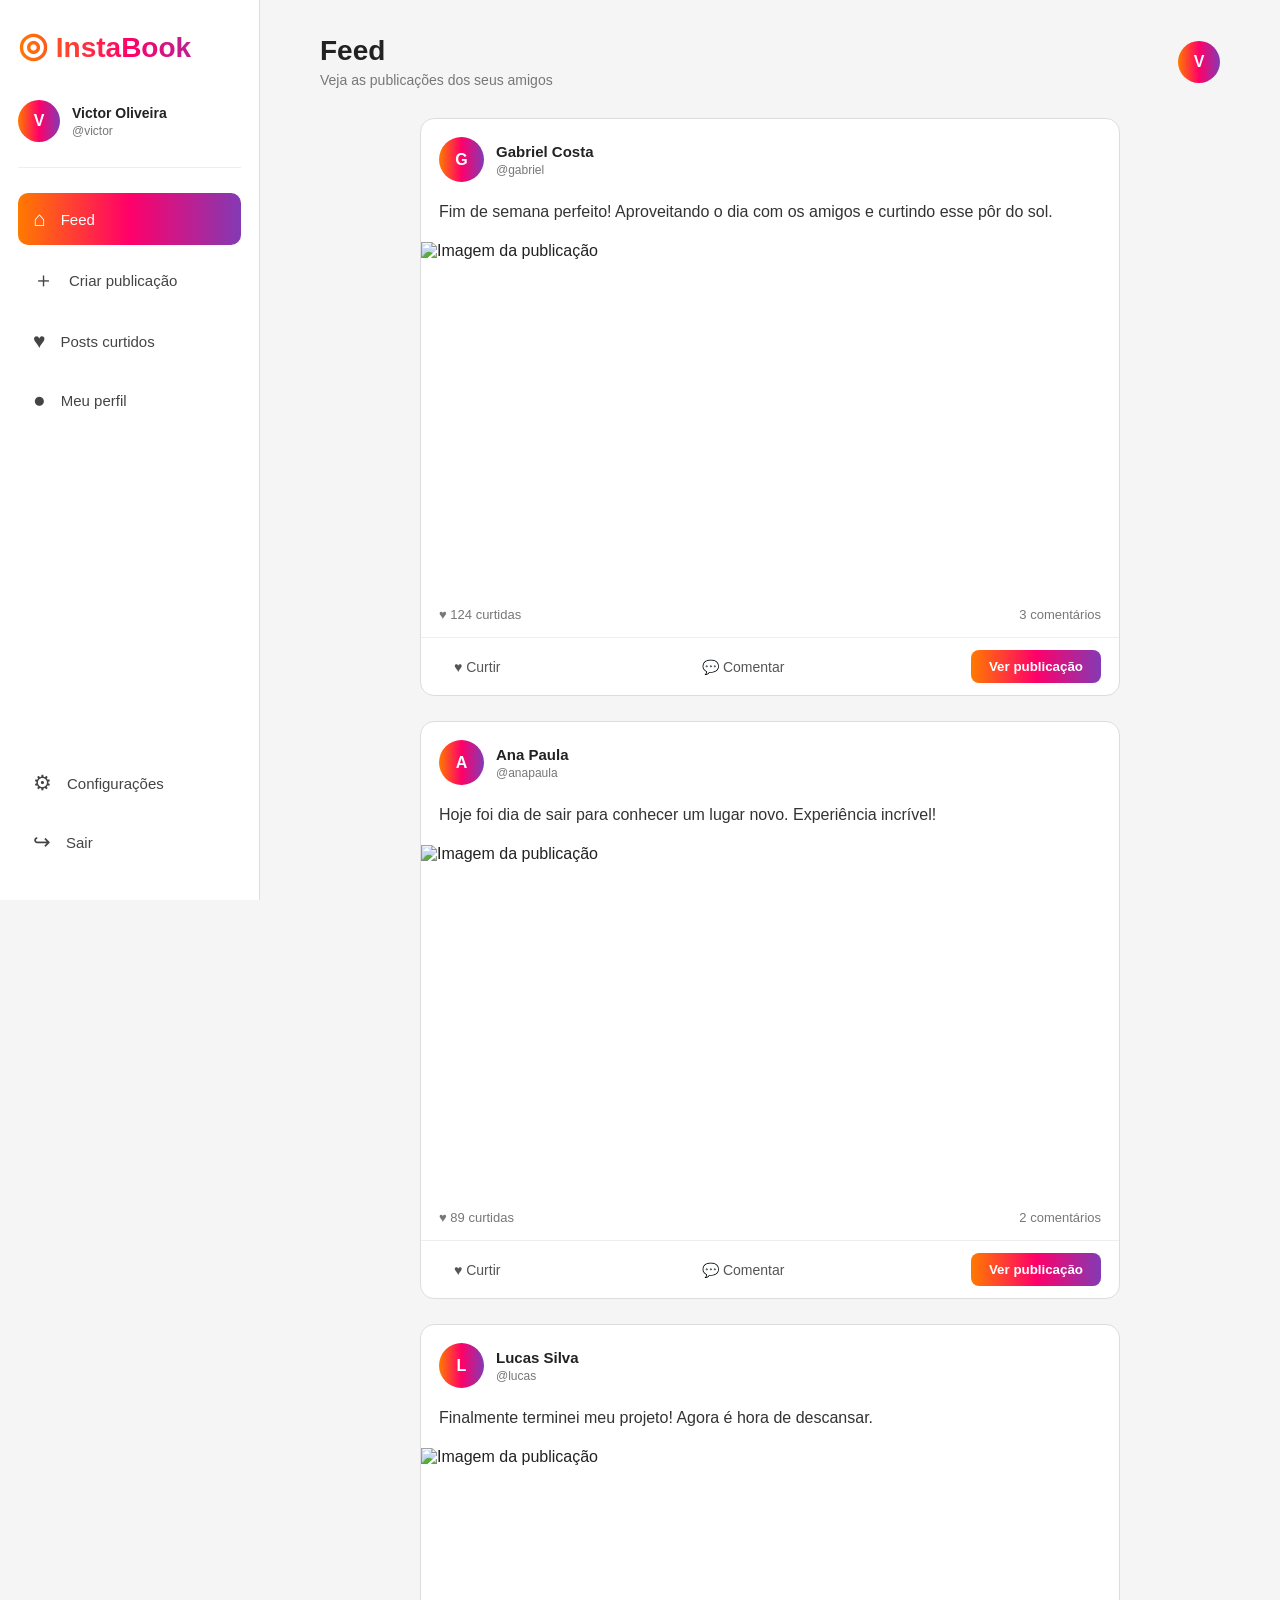
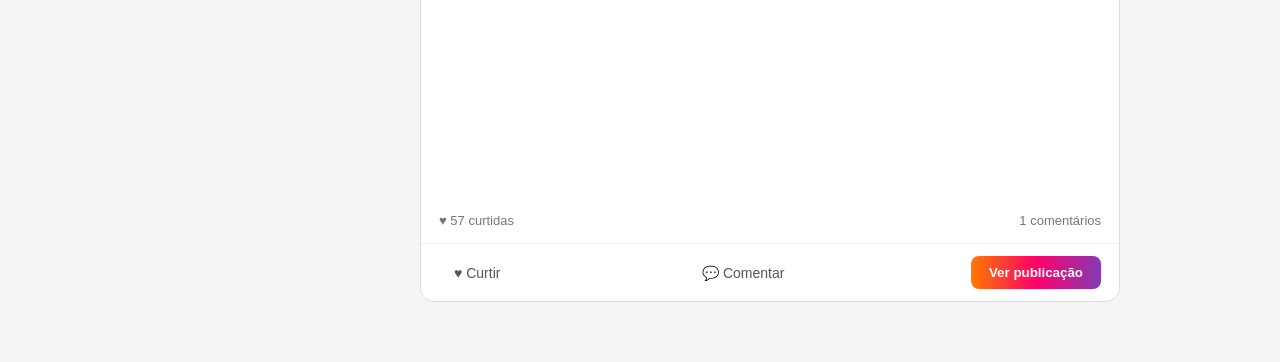
==== commit f6fcfdd2: "Post Creation,Login in,Sign in,Feed: Added new features and improved styling" ====
--- a/Feed/index.html
+++ b/Feed/index.html
@@ -12,23 +12,26 @@
 
     <title>InstaBook - Feed</title>
 
-    <link
-        rel="stylesheet"
-        href="./style.css"
-    >
+    <!-- CSS GLOBAL -->
+    <link rel="stylesheet" href="../style.css">
+
+    <!-- CSS DO FEED -->
+    <link rel="stylesheet" href="./style.css">
 
 </head>
 
 <body>
 
-    <!-- SIDEBAR -->
-
     <aside class="sidebar">
 
         <div class="logo">
+
             <span>◎</span>
+
             InstaBook
+
         </div>
+
 
         <div class="user-profile">
 
@@ -37,11 +40,19 @@
             </div>
 
             <div>
-                <strong>Victor Oliveira</strong>
-                <span>@victor</span>
+
+                <strong>
+                    Victor Oliveira
+                </strong>
+
+                <span>
+                    @victor
+                </span>
+
             </div>
 
         </div>
+
 
         <nav class="sidebar-menu">
 
@@ -49,46 +60,69 @@
                 class="menu-item active"
                 data-page="feed"
             >
+
                 <span>⌂</span>
+
                 Feed
-            </button>
+
+            </button>
+
 
             <button
                 class="menu-item"
                 data-page="create"
             >
+
                 <span>＋</span>
+
                 Criar publicação
-            </button>
+
+            </button>
+
 
             <button
                 class="menu-item"
                 data-page="liked"
             >
+
                 <span>♥</span>
+
                 Posts curtidos
-            </button>
+
+            </button>
+
 
             <button
                 class="menu-item"
                 data-page="profile"
             >
+
                 <span>●</span>
+
                 Meu perfil
+
             </button>
 
         </nav>
 
+
         <div class="sidebar-bottom">
 
             <button class="menu-item">
+
                 <span>⚙</span>
+
                 Configurações
-            </button>
+
+            </button>
+
 
             <button class="menu-item">
+
                 <span>↪</span>
+
                 Sair
+
             </button>
 
         </div>
@@ -96,17 +130,16 @@
     </aside>
 
 
-    <!-- CONTEÚDO PRINCIPAL -->
-
     <main class="main-content">
 
-        <!-- CABEÇALHO -->
 
         <header class="top-bar">
 
             <div>
 
-                <h1>Feed</h1>
+                <h1>
+                    Feed
+                </h1>
 
                 <p>
                     Veja as publicações dos seus amigos
@@ -114,6 +147,7 @@
 
             </div>
 
+
             <div class="top-profile">
 
                 <div class="small-profile">
@@ -124,8 +158,6 @@
 
         </header>
 
-
-        <!-- FEED -->
 
         <section
             id="feedPage"
@@ -134,14 +166,10 @@
 
             <div id="postsContainer">
 
-                <!-- Os posts serão criados pelo JavaScript -->
-
             </div>
 
         </section>
 
-
-        <!-- TELA DE POST COMPLETO -->
 
         <section
             id="postPage"
@@ -152,19 +180,18 @@
                 id="backButton"
                 class="back-button"
             >
+
                 ← Voltar para o feed
-            </button>
+
+            </button>
+
 
             <div id="fullPostContainer">
 
-                <!-- O post completo será inserido pelo JavaScript -->
-
             </div>
 
         </section>
 
-
-        <!-- PÁGINAS FUTURAS -->
 
         <section
             id="otherPage"
@@ -177,7 +204,9 @@
                     🚧
                 </div>
 
-                <h2>Página em desenvolvimento</h2>
+                <h2>
+                    Página em desenvolvimento
+                </h2>
 
                 <p>
                     Essa parte será criada posteriormente.
@@ -187,7 +216,9 @@
                     id="returnFeedButton"
                     class="primary-button"
                 >
+
                     Voltar para o feed
+
                 </button>
 
             </div>
--- a/style.css
+++ b/style.css
@@ -0,0 +1,187 @@
+/* ========================================
+   INSTABOOK - CSS GLOBAL
+======================================== */
+
+
+/* ========================================
+   CORES
+======================================== */
+
+:root {
+
+    --primary-orange: #ff7a00;
+
+    --primary-pink: #ff0069;
+
+    --primary-purple: #833ab4;
+
+    --primary-gradient: linear-gradient(
+        90deg,
+        #ff7a00,
+        #ff0069,
+        #833ab4
+    );
+
+    --background-color: #f5f5f5;
+
+    --card-color: #ffffff;
+
+    --text-color: #222222;
+
+    --secondary-text: #777777;
+
+    --border-color: #dddddd;
+
+    --input-border: #d5d5d5;
+
+    --danger-color: #e63946;
+
+    --success-color: #2a9d8f;
+
+}
+
+
+/* ========================================
+   CONFIGURAÇÕES GERAIS
+======================================== */
+
+* {
+    margin: 0;
+
+    padding: 0;
+
+    box-sizing: border-box;
+}
+
+
+body {
+    font-family: Arial, Helvetica, sans-serif;
+
+    background-color: var(--background-color);
+
+    color: var(--text-color);
+}
+
+
+/* ========================================
+   BOTÃO PRINCIPAL
+======================================== */
+
+.primary-button {
+
+    border: none;
+
+    padding: 12px 20px;
+
+    border-radius: 8px;
+
+    background: var(--primary-gradient);
+
+    color: white;
+
+    font-size: 14px;
+
+    font-weight: bold;
+
+    cursor: pointer;
+
+    transition: 0.2s;
+}
+
+
+.primary-button:hover {
+
+    opacity: 0.9;
+
+    transform: translateY(-1px);
+}
+
+
+/* ========================================
+   CARD
+======================================== */
+
+.card {
+
+    background-color: var(--card-color);
+
+    border: 1px solid var(--border-color);
+
+    border-radius: 14px;
+
+    padding: 20px;
+
+    box-shadow: 0 2px 8px rgba(0, 0, 0, 0.05);
+}
+
+
+/* ========================================
+   INPUT
+======================================== */
+
+.input {
+
+    width: 100%;
+
+    padding: 12px;
+
+    border: 1px solid var(--input-border);
+
+    border-radius: 8px;
+
+    outline: none;
+
+    font-family: Arial, Helvetica, sans-serif;
+
+    font-size: 14px;
+
+    transition: 0.2s;
+}
+
+
+.input:focus {
+
+    border-color: var(--primary-pink);
+
+    box-shadow:
+        0 0 0 3px
+        rgba(214, 36, 159, 0.10);
+}
+
+
+/* ========================================
+   TÍTULOS
+======================================== */
+
+.page-title {
+
+    font-size: 28px;
+
+    color: var(--text-color);
+
+    margin-bottom: 8px;
+}
+
+
+.page-subtitle {
+
+    color: var(--secondary-text);
+
+    font-size: 14px;
+
+    margin-bottom: 25px;
+}
+
+
+/* ========================================
+   RESPONSIVIDADE
+======================================== */
+
+@media (max-width: 600px) {
+
+    .page-title {
+
+        font-size: 23px;
+    }
+
+}
--- a/Feed/style.css
+++ b/Feed/style.css
@@ -1,34 +1,30 @@
-* {
-    margin: 0;
-    padding: 0;
-    box-sizing: border-box;
-}
-
-body {
-    font-family: Arial, Helvetica, sans-serif;
-    background: #f5f5f5;
-    color: #222;
-}
-
-
-/* =========================
+/* ========================================
+   FEED
+======================================== */
+
+
+/* ========================================
    SIDEBAR
-========================= */
+======================================== */
 
 .sidebar {
+
     position: fixed;
 
     left: 0;
+
     top: 0;
 
     width: 260px;
+
     height: 100vh;
 
-    background: #ffffff;
-
-    border-right: 1px solid #ddd;
-
-    display: flex;
+    background-color: var(--card-color);
+
+    border-right: 1px solid var(--border-color);
+
+    display: flex;
+
     flex-direction: column;
 
     padding: 25px 18px;
@@ -37,648 +33,681 @@
 }
 
 
-/* LOGO */
+/* ========================================
+   LOGO
+======================================== */
 
 .logo {
+
     font-size: 28px;
+
     font-weight: bold;
 
     margin-bottom: 35px;
 
-    background: linear-gradient(
-        45deg,
-        #ff7a00,
-        #ff0069,
-        #833ab4
-    );
+    background: var(--primary-gradient);
 
     -webkit-background-clip: text;
+
     -webkit-text-fill-color: transparent;
 }
 
+
 .logo span {
+
     font-size: 34px;
 }
 
 
-/* PERFIL */
+/* ========================================
+   PERFIL
+======================================== */
 
 .user-profile {
-    display: flex;
+
+    display: flex;
+
     align-items: center;
 
     gap: 12px;
 
     padding-bottom: 25px;
 
-    border-bottom: 1px solid #eee;
-}
+    border-bottom: 1px solid #eeeeee;
+}
+
 
 .profile-picture,
+.small-profile,
+.post-avatar,
+.comment-avatar {
+
+    display: flex;
+
+    align-items: center;
+
+    justify-content: center;
+
+    color: white;
+
+    font-weight: bold;
+
+    background: var(--primary-gradient);
+}
+
+
+.profile-picture {
+
+    width: 42px;
+
+    height: 42px;
+
+    border-radius: 50%;
+}
+
+
+.user-profile strong {
+
+    display: block;
+
+    font-size: 14px;
+}
+
+
+.user-profile span {
+
+    display: block;
+
+    margin-top: 3px;
+
+    color: var(--secondary-text);
+
+    font-size: 12px;
+}
+
+
+/* ========================================
+   MENU
+======================================== */
+
+.sidebar-menu {
+
+    margin-top: 25px;
+}
+
+
+.menu-item {
+
+    width: 100%;
+
+    border: none;
+
+    background: transparent;
+
+    padding: 14px 15px;
+
+    margin-bottom: 7px;
+
+    border-radius: 10px;
+
+    display: flex;
+
+    align-items: center;
+
+    gap: 15px;
+
+    font-size: 15px;
+
+    cursor: pointer;
+
+    color: #444444;
+
+    text-align: left;
+
+    transition: 0.2s;
+}
+
+
+.menu-item span {
+
+    font-size: 21px;
+}
+
+
+.menu-item:hover {
+
+    background-color: #f1f1f1;
+}
+
+
+.menu-item.active {
+
+    color: white;
+
+    background: var(--primary-gradient);
+}
+
+
+.sidebar-bottom {
+
+    margin-top: auto;
+}
+
+
+/* ========================================
+   CONTEÚDO
+======================================== */
+
+.main-content {
+
+    margin-left: 260px;
+
+    min-height: 100vh;
+
+    padding: 35px 50px;
+}
+
+
+.top-bar {
+
+    max-width: 900px;
+
+    margin: auto;
+
+    display: flex;
+
+    align-items: center;
+
+    justify-content: space-between;
+
+    margin-bottom: 30px;
+}
+
+
+.top-bar h1 {
+
+    font-size: 28px;
+}
+
+
+.top-bar p {
+
+    margin-top: 5px;
+
+    color: var(--secondary-text);
+
+    font-size: 14px;
+}
+
+
 .small-profile {
+
     width: 42px;
+
     height: 42px;
 
     border-radius: 50%;
-
-    display: flex;
+}
+
+
+/* ========================================
+   POSTS
+======================================== */
+
+#postsContainer {
+
+    max-width: 700px;
+
+    margin: auto;
+}
+
+
+.post-card {
+
+    background-color: var(--card-color);
+
+    border: 1px solid var(--border-color);
+
+    border-radius: 14px;
+
+    margin-bottom: 25px;
+
+    overflow: hidden;
+}
+
+
+.post-header {
+
+    display: flex;
+
     align-items: center;
-    justify-content: center;
+
+    gap: 12px;
+
+    padding: 18px;
+}
+
+
+.post-avatar {
+
+    width: 45px;
+
+    height: 45px;
+
+    border-radius: 50%;
+}
+
+
+.post-user strong {
+
+    display: block;
+
+    font-size: 15px;
+}
+
+
+.post-user span {
+
+    display: block;
+
+    margin-top: 3px;
+
+    color: var(--secondary-text);
+
+    font-size: 12px;
+}
+
+
+.post-content {
+
+    padding: 0 18px 18px;
+}
+
+
+.post-content p {
+
+    line-height: 1.5;
+
+    color: #333333;
+}
+
+
+.post-image {
+
+    width: 100%;
+
+    height: 350px;
+
+    object-fit: cover;
+
+    display: block;
+}
+
+
+/* ========================================
+   INFORMAÇÕES DO POST
+======================================== */
+
+.post-info {
+
+    display: flex;
+
+    justify-content: space-between;
+
+    padding: 15px 18px;
+
+    color: var(--secondary-text);
+
+    font-size: 13px;
+
+    border-bottom: 1px solid #eeeeee;
+}
+
+
+.post-actions {
+
+    padding: 12px 18px;
+
+    display: flex;
+
+    justify-content: space-between;
+}
+
+
+.post-action {
+
+    border: none;
+
+    background: transparent;
+
+    cursor: pointer;
+
+    font-size: 14px;
+
+    color: #555555;
+
+    padding: 8px 15px;
+
+    border-radius: 8px;
+}
+
+
+.post-action:hover {
+
+    background-color: #f2f2f2;
+}
+
+
+.view-post {
+
+    border: none;
+
+    background: var(--primary-gradient);
 
     color: white;
+
+    padding: 9px 18px;
+
+    border-radius: 8px;
+
+    cursor: pointer;
+
     font-weight: bold;
-
-    background: linear-gradient(
-        135deg,
-        #ff7a00,
-        #ff0069,
-        #833ab4
-    );
-}
-
-.user-profile strong {
+}
+
+
+/* ========================================
+   POST COMPLETO
+======================================== */
+
+.hidden {
+
+    display: none;
+}
+
+
+#postPage {
+
+    max-width: 850px;
+
+    margin: auto;
+}
+
+
+.back-button {
+
+    border: none;
+
+    background-color: white;
+
+    padding: 10px 18px;
+
+    border-radius: 8px;
+
+    cursor: pointer;
+
+    margin-bottom: 20px;
+
+    font-size: 14px;
+}
+
+
+.full-post {
+
+    background-color: var(--card-color);
+
+    border: 1px solid var(--border-color);
+
+    border-radius: 14px;
+
+    overflow: hidden;
+}
+
+
+.full-post .post-image {
+
+    height: 500px;
+}
+
+
+/* ========================================
+   COMENTÁRIOS
+======================================== */
+
+.comments-section {
+
+    padding: 20px;
+
+    border-top: 1px solid #eeeeee;
+}
+
+
+.comments-section h3 {
+
+    margin-bottom: 20px;
+}
+
+
+.comment {
+
+    display: flex;
+
+    gap: 12px;
+
+    margin-bottom: 18px;
+}
+
+
+.comment-avatar {
+
+    min-width: 38px;
+
+    height: 38px;
+
+    border-radius: 50%;
+}
+
+
+.comment-content {
+
+    background-color: #f3f3f3;
+
+    padding: 10px 13px;
+
+    border-radius: 10px;
+}
+
+
+.comment-content strong {
+
     display: block;
+
+    font-size: 13px;
+
+    margin-bottom: 4px;
+}
+
+
+.comment-content p {
+
     font-size: 14px;
 }
 
-.user-profile span {
-    display: block;
-
-    margin-top: 3px;
-
-    color: #888;
-
-    font-size: 12px;
-}
-
-
-/* MENU */
-
-.sidebar-menu {
+
+/* ========================================
+   FORMULÁRIO DE COMENTÁRIO
+======================================== */
+
+.comment-form {
+
+    display: flex;
+
+    gap: 10px;
+
     margin-top: 25px;
 }
 
-.menu-item {
-    width: 100%;
+
+.comment-form input {
+
+    flex: 1;
+}
+
+
+.comment-form button {
 
     border: none;
-    background: transparent;
-
-    padding: 14px 15px;
-
-    margin-bottom: 7px;
-
-    border-radius: 10px;
-
-    display: flex;
-    align-items: center;
-
-    gap: 15px;
-
-    font-size: 15px;
+
+    padding: 0 20px;
+
+    border-radius: 8px;
+
+    color: white;
 
     cursor: pointer;
 
-    color: #444;
-
-    text-align: left;
-
-    transition: 0.2s;
-}
-
-.menu-item span {
-    font-size: 21px;
-}
-
-.menu-item:hover {
-    background: #f1f1f1;
-}
-
-.menu-item.active {
-    color: white;
-
-    background: linear-gradient(
-        90deg,
-        #ff7a00,
-        #ff0069,
-        #833ab4
-    );
-}
-
-.sidebar-bottom {
-    margin-top: auto;
-}
-
-
-/* =========================
-   CONTEÚDO
-========================= */
-
-.main-content {
-    margin-left: 260px;
-
-    min-height: 100vh;
-
-    padding: 35px 50px;
-}
-
-
-/* CABEÇALHO */
-
-.top-bar {
-    max-width: 900px;
-
-    margin: auto;
-
-    display: flex;
-    align-items: center;
-    justify-content: space-between;
-
-    margin-bottom: 30px;
-}
-
-.top-bar h1 {
-    font-size: 28px;
-}
-
-.top-bar p {
-    margin-top: 5px;
-
-    color: #777;
-
-    font-size: 14px;
-}
-
-
-/* =========================
-   POSTS
-========================= */
-
-#postsContainer {
-    max-width: 700px;
-
-    margin: auto;
-}
-
-.post-card {
-    background: white;
-
-    border: 1px solid #ddd;
-
-    border-radius: 14px;
-
-    margin-bottom: 25px;
-
-    overflow: hidden;
-}
-
-
-/* USUÁRIO */
-
-.post-header {
-    display: flex;
-
-    align-items: center;
-
-    gap: 12px;
-
-    padding: 18px;
-}
-
-.post-avatar {
-    width: 45px;
-    height: 45px;
-
-    border-radius: 50%;
-
-    display: flex;
-    align-items: center;
-    justify-content: center;
-
-    background: linear-gradient(
-        135deg,
-        #ff7a00,
-        #ff0069,
-        #833ab4
-    );
-
-    color: white;
-
-    font-weight: bold;
-}
-
-.post-user strong {
-    display: block;
-
-    font-size: 15px;
-}
-
-.post-user span {
-    display: block;
-
-    margin-top: 3px;
-
-    color: #888;
-
-    font-size: 12px;
-}
-
-
-/* CONTEÚDO */
-
-.post-content {
-    padding: 0 18px 18px;
-}
-
-.post-content p {
-    line-height: 1.5;
-
-    color: #333;
-}
-
-
-/* IMAGEM */
-
-.post-image {
-    width: 100%;
-
-    height: 350px;
-
-    object-fit: cover;
-
-    display: block;
-}
-
-
-/* INFORMAÇÕES */
-
-.post-info {
-    display: flex;
-
-    justify-content: space-between;
-
-    padding: 15px 18px;
-
-    color: #777;
-
-    font-size: 13px;
-
-    border-bottom: 1px solid #eee;
-}
-
-
-/* AÇÕES */
-
-.post-actions {
-    padding: 12px 18px;
-
-    display: flex;
-
-    justify-content: space-between;
-}
-
-.post-action {
-    border: none;
-
-    background: transparent;
-
-    cursor: pointer;
-
-    font-size: 14px;
-
-    color: #555;
-
-    padding: 8px 15px;
-
-    border-radius: 8px;
-
-    transition: 0.2s;
-}
-
-.post-action:hover {
-    background: #f2f2f2;
-}
-
-.post-action.like.active {
-    color: #e91e63;
-}
-
-
-/* BOTÃO VER POST */
-
-.view-post {
-    background: linear-gradient(
-        90deg,
-        #ff7a00,
-        #ff0069,
-        #833ab4
-    );
-
-    color: white;
-
-    border: none;
-
-    padding: 9px 18px;
-
-    border-radius: 8px;
-
-    cursor: pointer;
-
-    font-weight: bold;
-}
-
-.view-post:hover {
-    opacity: 0.9;
-}
-
-
-/* =========================
-   PÁGINA DO POST
-========================= */
-
-.hidden {
-    display: none;
-}
-
-#postPage {
-    max-width: 850px;
-
-    margin: auto;
-}
-
-.back-button {
-    border: none;
-
-    background: white;
-
-    padding: 10px 18px;
-
-    border-radius: 8px;
-
-    cursor: pointer;
+    background: var(--primary-gradient);
+}
+
+
+/* ========================================
+   PÁGINA EM DESENVOLVIMENTO
+======================================== */
+
+.empty-page {
+
+    max-width: 600px;
+
+    margin: 100px auto;
+
+    background-color: var(--card-color);
+
+    border: 1px solid var(--border-color);
+
+    border-radius: 15px;
+
+    padding: 50px;
+
+    text-align: center;
+}
+
+
+.empty-icon {
+
+    font-size: 50px;
 
     margin-bottom: 20px;
-
-    font-size: 14px;
-}
-
-.back-button:hover {
-    background: #eee;
-}
-
-
-/* POST COMPLETO */
-
-.full-post {
-    background: white;
-
-    border: 1px solid #ddd;
-
-    border-radius: 14px;
-
-    overflow: hidden;
-}
-
-.full-post .post-image {
-    height: 500px;
-}
-
-
-/* COMENTÁRIOS */
-
-.comments-section {
-    padding: 20px;
-
-    border-top: 1px solid #eee;
-}
-
-.comments-section h3 {
-    margin-bottom: 20px;
-}
-
-.comment {
-    display: flex;
-
-    gap: 12px;
-
-    margin-bottom: 18px;
-}
-
-.comment-avatar {
-    min-width: 38px;
-    height: 38px;
-
-    border-radius: 50%;
-
-    background: linear-gradient(
-        135deg,
-        #ff7a00,
-        #ff0069,
-        #833ab4
-    );
-
-    color: white;
-
-    display: flex;
-    align-items: center;
-    justify-content: center;
-
-    font-weight: bold;
-}
-
-.comment-content {
-    background: #f3f3f3;
-
-    padding: 10px 13px;
-
-    border-radius: 10px;
-}
-
-.comment-content strong {
-    display: block;
-
-    font-size: 13px;
-
-    margin-bottom: 4px;
-}
-
-.comment-content p {
-    font-size: 14px;
-}
-
-
-/* NOVO COMENTÁRIO */
-
-.comment-form {
-    display: flex;
-
-    gap: 10px;
-
-    margin-top: 25px;
-}
-
-.comment-form input {
-    flex: 1;
-
-    padding: 12px;
-
-    border: 1px solid #ccc;
-
-    border-radius: 8px;
-
-    outline: none;
-}
-
-.comment-form button {
-    border: none;
-
-    padding: 0 20px;
-
-    border-radius: 8px;
-
-    color: white;
-
-    cursor: pointer;
-
-    background: linear-gradient(
-        90deg,
-        #ff7a00,
-        #ff0069,
-        #833ab4
-    );
-}
-
-
-/* =========================
-   PÁGINAS FUTURAS
-========================= */
-
-.empty-page {
-    max-width: 600px;
-
-    margin: 100px auto;
-
-    background: white;
-
-    border: 1px solid #ddd;
-
-    border-radius: 15px;
-
-    padding: 50px;
-
-    text-align: center;
-}
-
-.empty-icon {
-    font-size: 50px;
-
-    margin-bottom: 20px;
-}
+}
+
 
 .empty-page p {
+
     margin: 10px 0 25px;
 
-    color: #777;
-}
-
-.primary-button {
-    border: none;
-
-    padding: 12px 25px;
-
-    border-radius: 8px;
-
-    color: white;
-
-    cursor: pointer;
-
-    background: linear-gradient(
-        90deg,
-        #ff7a00,
-        #ff0069,
-        #833ab4
-    );
-}
-
-
-/* =========================
+    color: var(--secondary-text);
+}
+
+
+/* ========================================
    RESPONSIVIDADE
-========================= */
+======================================== */
 
 @media (max-width: 800px) {
 
     .sidebar {
+
         width: 75px;
 
         padding: 20px 10px;
     }
 
+
     .logo {
+
         font-size: 0;
 
         text-align: center;
     }
 
+
     .logo span {
+
         font-size: 32px;
     }
 
-    .user-profile div:last-child,
-    .menu-item:not(.active)::after {
+
+    .user-profile div:last-child {
+
         display: none;
     }
 
+
     .menu-item {
+
         justify-content: center;
 
         padding: 13px 5px;
     }
 
+
     .menu-item span {
+
         font-size: 23px;
     }
 
+
     .main-content {
+
         margin-left: 75px;
 
         padding: 25px 15px;
     }
 
+
     .post-image {
+
         height: 280px;
     }
 
+
     .full-post .post-image {
+
         height: 350px;
     }
+
 }
 
 
 @media (max-width: 500px) {
 
     .main-content {
+
         padding: 20px 10px;
     }
 
+
     .top-bar h1 {
+
         font-size: 23px;
     }
 
-    .post-card {
-        border-radius: 10px;
-    }
 
     .post-image {
+
         height: 230px;
     }
 
+
     .post-actions {
+
         flex-direction: column;
 
         gap: 5px;
     }
 
+
     .post-action {
+
         width: 100%;
     }
 
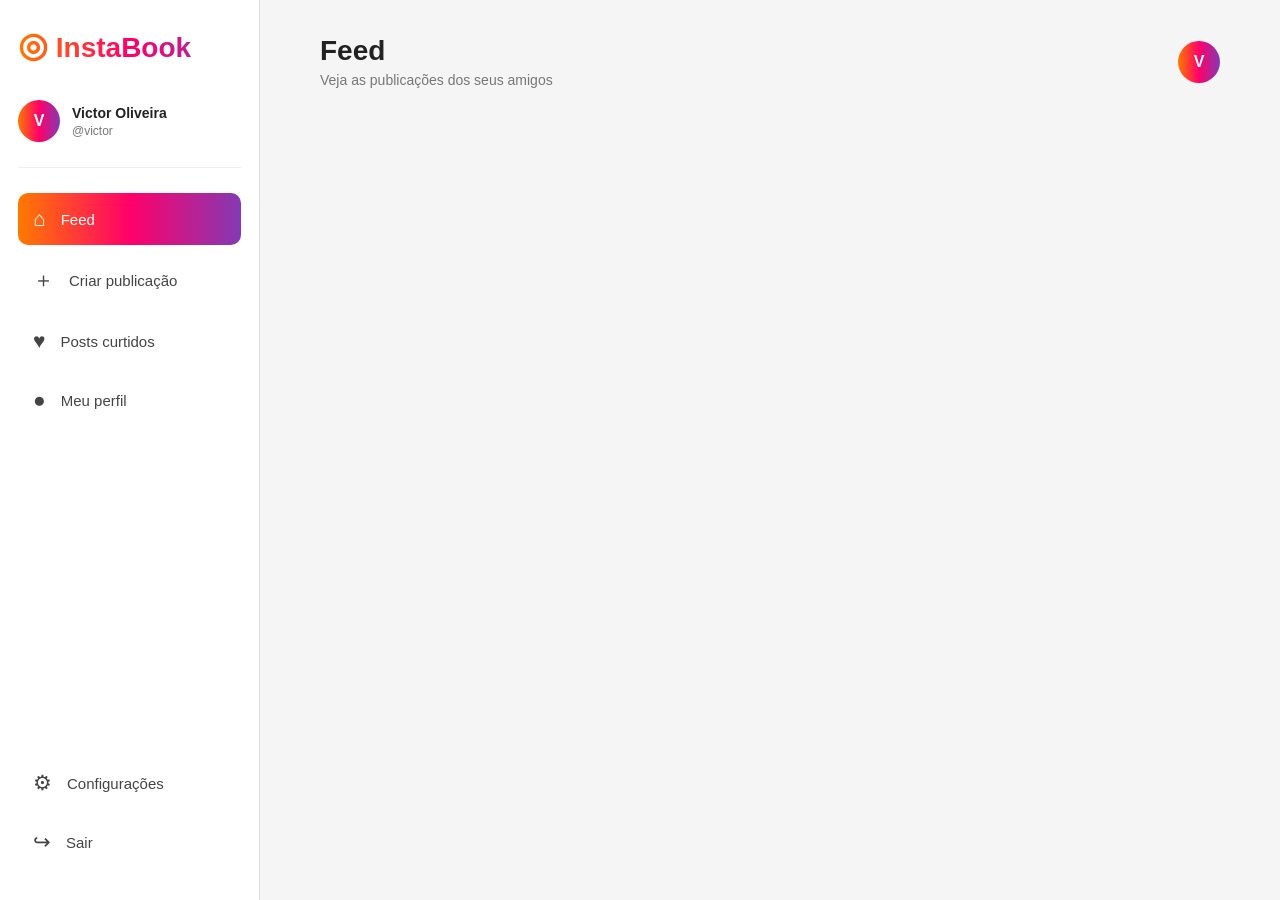
==== commit 84969e98: "Mudanças Gerais,conexões entre páginas,comentários,likes e criação de posts." ====
--- a/Feed/index.html
+++ b/Feed/index.html
@@ -12,16 +12,24 @@
 
     <title>InstaBook - Feed</title>
 
-    <!-- CSS GLOBAL -->
-    <link rel="stylesheet" href="../style.css">
-
-    <!-- CSS DO FEED -->
-    <link rel="stylesheet" href="./style.css">
+    <link
+        rel="stylesheet"
+        href="../style.css"
+    >
+
+    <link
+        rel="stylesheet"
+        href="./style.css"
+    >
 
 </head>
 
 <body>
 
+    <!-- ========================================
+         MENU LATERAL
+    ======================================== -->
+
     <aside class="sidebar">
 
         <div class="logo">
@@ -32,6 +40,8 @@
 
         </div>
 
+
+        <!-- USUÁRIO -->
 
         <div class="user-profile">
 
@@ -41,11 +51,11 @@
 
             <div>
 
-                <strong>
+                <strong id="profileName">
                     Victor Oliveira
                 </strong>
 
-                <span>
+                <span id="profileTag">
                     @victor
                 </span>
 
@@ -54,17 +64,16 @@
         </div>
 
 
+        <!-- MENU -->
+
         <nav class="sidebar-menu">
 
             <button
                 class="menu-item active"
                 data-page="feed"
             >
-
                 <span>⌂</span>
-
                 Feed
-
             </button>
 
 
@@ -72,11 +81,8 @@
                 class="menu-item"
                 data-page="create"
             >
-
                 <span>＋</span>
-
                 Criar publicação
-
             </button>
 
 
@@ -84,11 +90,8 @@
                 class="menu-item"
                 data-page="liked"
             >
-
                 <span>♥</span>
-
                 Posts curtidos
-
             </button>
 
 
@@ -96,16 +99,15 @@
                 class="menu-item"
                 data-page="profile"
             >
-
                 <span>●</span>
-
                 Meu perfil
-
             </button>
 
         </nav>
 
 
+        <!-- PARTE INFERIOR -->
+
         <div class="sidebar-bottom">
 
             <button class="menu-item">
@@ -117,7 +119,10 @@
             </button>
 
 
-            <button class="menu-item">
+            <button
+                class="menu-item"
+                id="logoutButton"
+            >
 
                 <span>↪</span>
 
@@ -130,8 +135,14 @@
     </aside>
 
 
+    <!-- ========================================
+         CONTEÚDO
+    ======================================== -->
+
     <main class="main-content">
 
+
+        <!-- CABEÇALHO -->
 
         <header class="top-bar">
 
@@ -158,6 +169,10 @@
 
         </header>
 
+
+        <!-- ========================================
+             FEED
+        ======================================== -->
 
         <section
             id="feedPage"
@@ -165,11 +180,14 @@
         >
 
             <div id="postsContainer">
-
             </div>
 
         </section>
 
+
+        <!-- ========================================
+             POST COMPLETO
+        ======================================== -->
 
         <section
             id="postPage"
@@ -180,18 +198,19 @@
                 id="backButton"
                 class="back-button"
             >
-
                 ← Voltar para o feed
-
             </button>
 
 
             <div id="fullPostContainer">
-
             </div>
 
         </section>
 
+
+        <!-- ========================================
+             OUTRAS PÁGINAS
+        ======================================== -->
 
         <section
             id="otherPage"
@@ -216,9 +235,7 @@
                     id="returnFeedButton"
                     class="primary-button"
                 >
-
                     Voltar para o feed
-
                 </button>
 
             </div>
